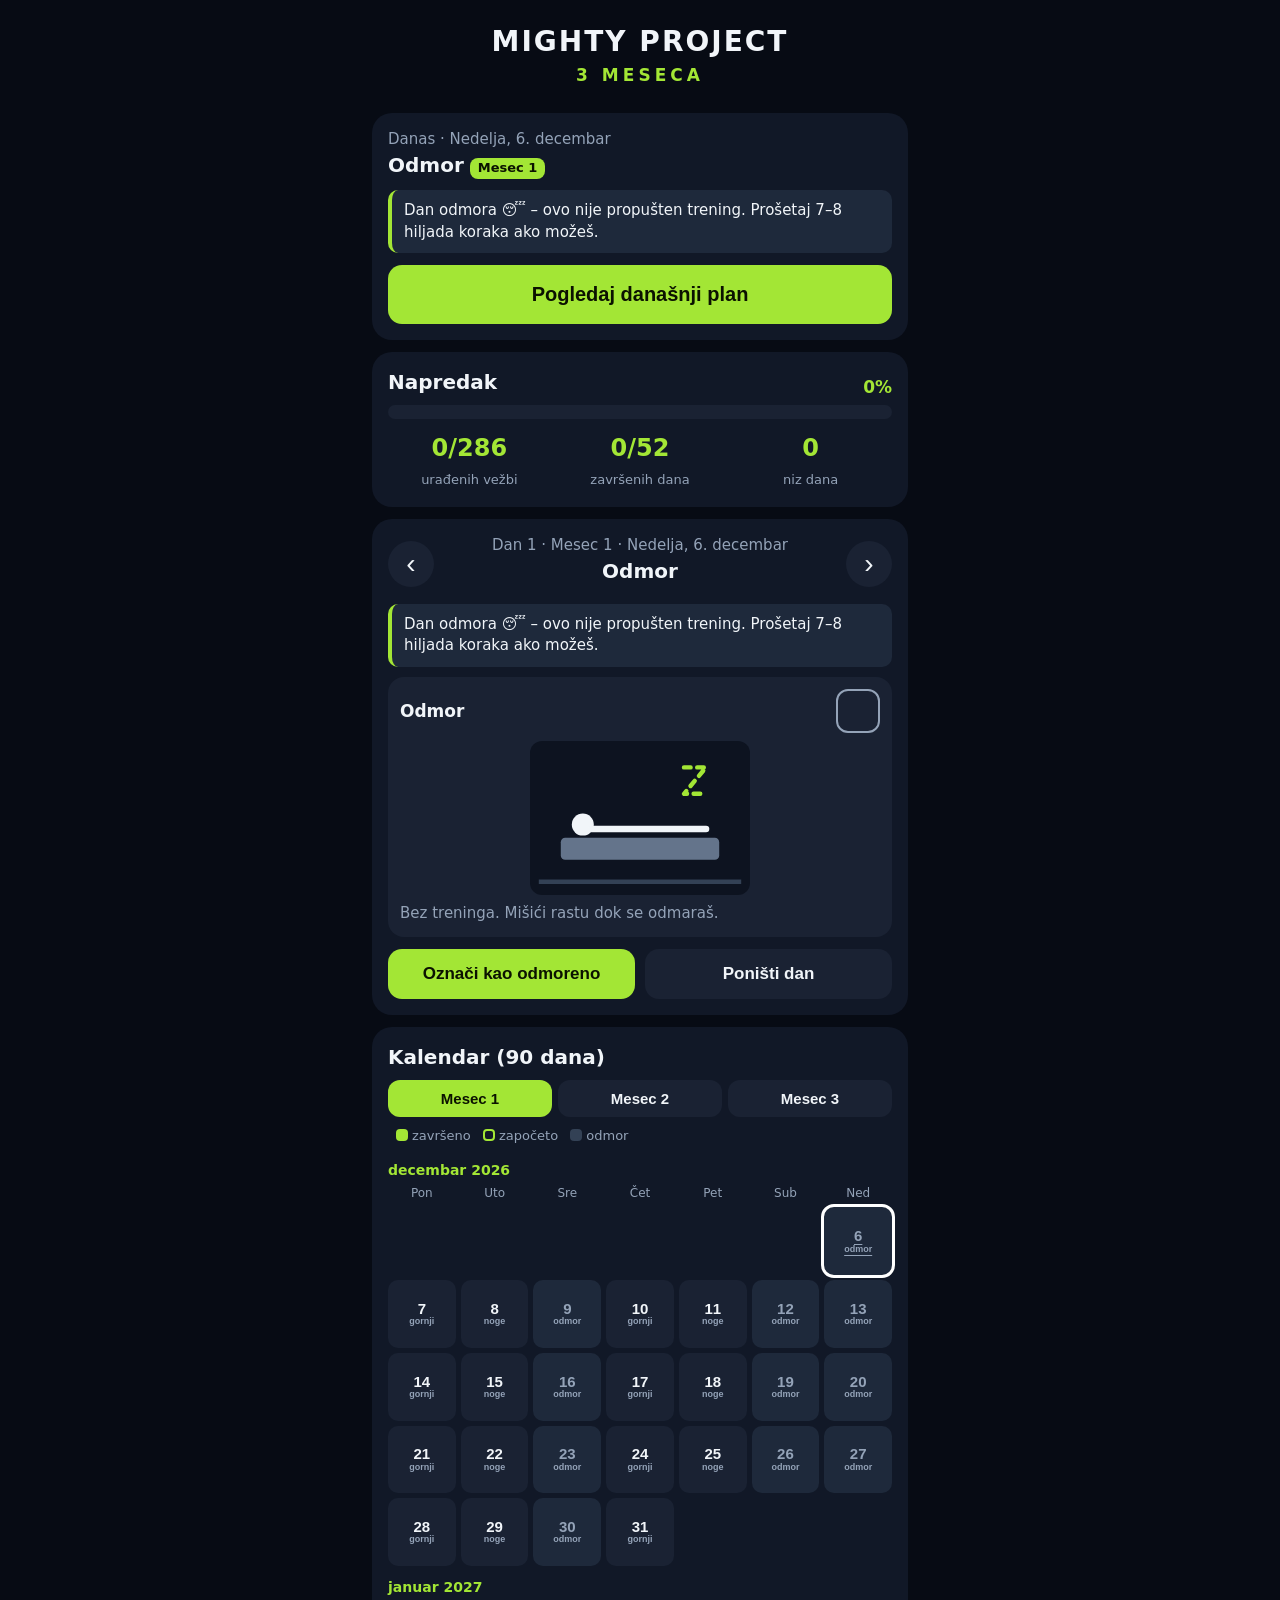
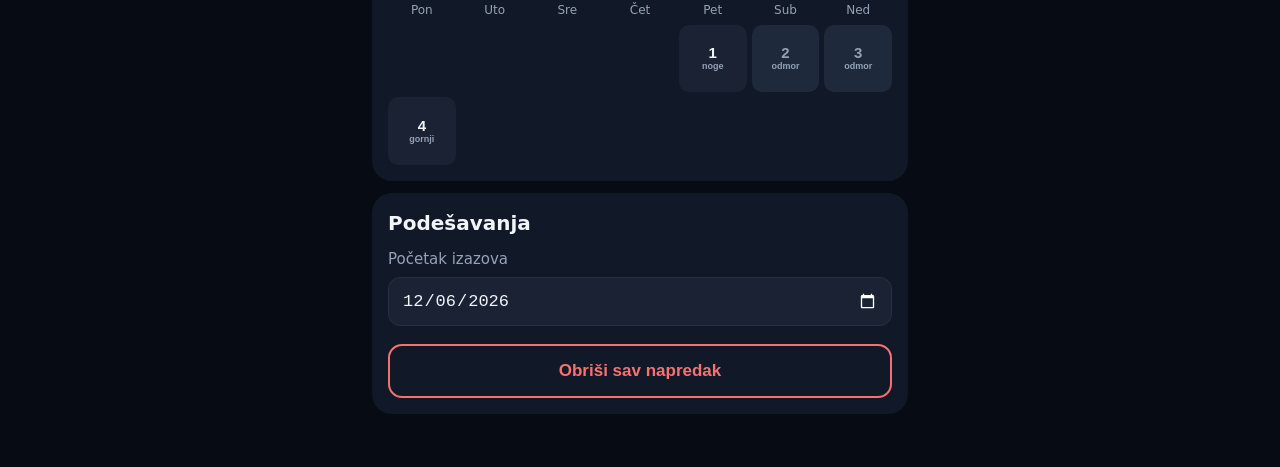
==== mighty-3-meseca.html @ d79e279d "Dodaj Mighty 3 kao jedan samostalni HTML fajl Co-Authored-By: Claude Opus 5.5 <noreply@anthropic.com" ====
<!DOCTYPE html>
<html lang="sr">
<head>
<meta charset="UTF-8">
<meta name="viewport" content="width=device-width, initial-scale=1, viewport-fit=cover">
<meta name="theme-color" content="#070b14">
<title>Mighty Project — 3 meseca</title>
<link rel="icon" href="[data-uri]">
<style>
:root{--bg:#070b14;--card:#111827;--card2:#1a2233;--line:#263045;--txt:#f1f5f9;--mut:#94a3b8;--lime:#a3e635;--red:#f87171}
*{box-sizing:border-box;-webkit-tap-highlight-color:transparent}
body{margin:0;background:var(--bg);color:var(--txt);font:17px/1.45 system-ui,-apple-system,"Segoe UI",Roboto,sans-serif}
header{text-align:center;padding:22px 16px 6px}
h1{margin:0;font-size:28px;letter-spacing:2px;font-weight:900}
.sub{color:var(--lime);font-weight:800;letter-spacing:4px}
h2{margin:0 0 8px;font-size:20px}
main{max-width:560px;margin:0 auto;padding:8px 12px 40px}
.card{background:var(--card);border-radius:20px;padding:16px;margin:12px 0}
.row{display:flex;align-items:center}.between{justify-content:space-between}.gap{gap:10px;margin-top:12px}
.center{text-align:center;flex:1;min-width:0}
.muted{color:var(--mut);font-size:15px}.lime{color:var(--lime)}
.btn{display:block;width:100%;border:0;border-radius:14px;padding:15px;font-size:17px;font-weight:800;background:var(--lime);color:#0b1200;cursor:pointer}
.btn.ghost{background:var(--card2);color:var(--txt)}
.btn.danger{background:transparent;color:var(--red);border:2px solid var(--red);margin-top:14px}
.btn.big{font-size:20px;padding:18px;margin-top:12px}
.btn:active{transform:scale(.98)}
.nav{width:46px;height:46px;border-radius:50%;border:0;background:var(--card2);color:var(--txt);font-size:28px;flex:none}
.bar{height:14px;background:var(--card2);border-radius:9px;overflow:hidden}
#barFill{height:100%;width:0;background:var(--lime);transition:width .3s}
.stats{display:grid;grid-template-columns:repeat(3,1fr);gap:8px;margin-top:12px;text-align:center}
.stats b{display:block;font-size:24px;color:var(--lime)}.stats span{font-size:13px;color:var(--mut)}
.ex{background:var(--card2);border-radius:16px;padding:12px;margin-top:10px}
.ex.ok{outline:2px solid var(--lime)}
.exHead{display:flex;gap:10px;align-items:center}
.exHead .nm{flex:1;min-width:0;font-weight:700}
.exHead .nm small{display:block;color:var(--mut);font-weight:400}
.chk{width:44px;height:44px;flex:none;border-radius:12px;border:2px solid var(--mut);background:transparent;color:#0b1200;font-size:26px;font-weight:900}
.chk.on{background:var(--lime);border-color:var(--lime)}
.ex svg{width:100%;max-width:220px;height:auto;display:block;margin:8px auto;background:#0d1320;border-radius:12px}
.tip{color:var(--mut);font-size:15px;margin:4px 0 0}
.sets{display:flex;flex-wrap:wrap;gap:8px;margin-top:10px}
.set{min-width:44px;height:40px;border-radius:10px;border:2px solid var(--line);background:transparent;color:var(--txt);font-weight:700;padding:0 10px}
.set.on{background:var(--lime);border-color:var(--lime);color:#0b1200}
.tag{display:inline-block;font-size:12px;background:#334155;color:var(--txt);border-radius:6px;padding:1px 7px;margin-left:4px;vertical-align:middle}
.timer{margin-top:10px;text-align:center}
.timer .t{font-size:44px;font-weight:900;font-variant-numeric:tabular-nums}
.timer .row{gap:8px}.timer .btn{padding:12px;font-size:16px}
.note{background:#1e293b;border-left:4px solid var(--lime);border-radius:10px;padding:10px 12px;margin-top:10px;font-size:15px}
.legend{font-size:13px;color:var(--mut);margin-bottom:8px}
.lg{display:inline-block;width:12px;height:12px;border-radius:4px;margin:0 4px 0 8px;vertical-align:-1px}
.lg.done{background:var(--lime)}.lg.part{border:2px solid var(--lime)}.lg.rest{background:#334155}
.cal{display:grid;grid-template-columns:repeat(7,1fr);gap:5px}
.cal .wd{text-align:center;font-size:12px;color:var(--mut)}
.cal .mon{grid-column:1/-1;font-weight:800;color:var(--lime);margin-top:6px;font-size:14px}
.d{aspect-ratio:1;border:0;border-radius:10px;background:var(--card2);color:var(--txt);font-weight:700;font-size:15px;padding:0;display:flex;flex-direction:column;align-items:center;justify-content:center;line-height:1.1}
.d small{font-size:9px;color:var(--mut);font-weight:600}
.d.rest{background:#1e293b;color:var(--mut)}
.d.part{box-shadow:inset 0 0 0 2px var(--lime)}
.d.done{background:var(--lime);color:#0b1200}.d.done small{color:#0b1200}
.d.today{text-decoration:underline;text-underline-offset:3px}
.d.sel{outline:3px solid #fff}
input[type=date]{width:100%;margin:6px 0 4px;padding:13px;border-radius:12px;border:1px solid var(--line);background:var(--card2);color:var(--txt);font-size:17px;color-scheme:dark}
@media (max-width:360px){body{font-size:16px}h1{font-size:24px}.card{padding:12px}.d{font-size:13px}.d small{display:none}.timer .t{font-size:38px}}
.tabs{display:flex;gap:6px;margin-bottom:10px}.tabs button{flex:1;padding:10px 4px;border-radius:12px;border:0;background:var(--card2);color:var(--txt);font-weight:700;font-size:15px}.tabs button.on{background:var(--lime);color:#0b1200}
.lvl{display:inline-block;background:var(--lime);color:#0b1200;border-radius:8px;padding:1px 8px;font-size:13px;font-weight:800;margin-left:6px}
.reps{display:flex;flex-wrap:wrap;align-items:center;gap:8px 14px;margin-top:10px;font-size:15px}.reps .muted{flex-basis:100%}
.reps input{width:70px;margin-left:6px;padding:8px;border-radius:10px;border:1px solid var(--line);background:#0d1320;color:var(--txt);font-size:17px;text-align:center}
</style>
</head>
<body>
<header>
  <h1>MIGHTY PROJECT</h1>
  <div class="sub" id="subTitle">3 MESECA</div>
</header>

<main>
  <section class="card" id="today"></section>

  <section class="card">
    <div class="row between"><h2 id="progTitle">Napredak</h2><strong id="pct" class="lime">0%</strong></div>
    <div class="bar"><div id="barFill"></div></div>
    <div class="stats">
      <div><b id="stEx">0</b><span>urađenih vežbi</span></div>
      <div><b id="stDays">0</b><span>završenih dana</span></div>
      <div><b id="stStreak">0</b><span>niz dana</span></div>
    </div>
  </section>

  <section class="card" id="daySec">
    <div class="row between">
      <button class="nav" id="prevDay" aria-label="Prethodni dan">‹</button>
      <div class="center"><div id="dayDate" class="muted"></div><h2 id="dayTitle"></h2></div>
      <button class="nav" id="nextDay" aria-label="Sledeći dan">›</button>
    </div>
    <div id="dayNote"></div>
    <div id="exList"></div>
    <div class="row gap">
      <button class="btn" id="markDay">Označi dan završenim</button>
      <button class="btn ghost" id="resetDay">Poništi dan</button>
    </div>
  </section>

  <section class="card">
    <h2>Kalendar (90 dana)</h2>
    <div class="tabs" id="tabs"></div>
    <div class="legend"><span class="lg done"></span>završeno <span class="lg part"></span>započeto <span class="lg rest"></span>odmor</div>
    <div class="cal" id="cal"></div>
  </section>

  <section class="card">
    <h2>Podešavanja</h2>
    <label class="muted" for="startDate">Početak izazova</label>
    <input type="date" id="startDate">
    <button class="btn danger" id="resetAll">Obriši sav napredak</button>
  </section>
</main>

<script>
// ===== Crteži vežbi (jednostavne figure) =====
// h=glava, l=linija tela, g=zelena strelica/pomeranje, r=pravougaonik (bučica/stolica/džak), f=pod
const PICS = {
  zgib: 'l10 6 90 6|h50 22|l42 6 50 30 58 6|l50 27 50 50|l50 50 46 66|l50 50 54 66|g72 50 72 24|g68 30 72 24 76 30',
  chin: 'l10 6 90 6|h50 22|l46 6 46 18 50 30|l54 6 54 18 50 30|l50 27 50 50|l50 50 46 66|l50 50 54 66|g72 50 72 24|g68 30 72 24 76 30',
  veslanje: 'f|h22 36|l28 38 60 32|l60 32 56 64|l60 32 66 64|l32 40 34 54|r28 54 12 7|g46 58 46 42|g42 47 46 42 50 47',
  ranac: 'f|h22 36|l28 38 60 32|l60 32 56 64|l60 32 66 64|l32 40 36 50|r30 50 14 10|g50 60 50 44|g46 49 50 44 54 49',
  superman: 'f|h24 46|l32 52 70 54|l32 52 10 42|l70 54 92 44|g50 40 50 28|g46 33 50 28 54 33',
  sklek: 'f|h18 37|l30 58 30 41|l23 40 82 54|l82 54 86 60|g12 52 12 30|g9 35 12 30 15 35',
  decline: 'f|r76 38 18 4|l92 42 92 64|h16 46|l28 64 28 50|l22 49 82 37|g10 58 10 40',
  sirokisk: 'f|h50 30|l50 36 50 50|l30 62 34 40 66 40 70 62|g14 48 26 48|g86 48 74 48',
  fly: 'f|h16 54|l21 58 70 58|l70 58 80 50 88 60|l30 58 20 40|l30 58 44 40|r15 34 9 7|r40 34 9 7|g26 26 38 26',
  visenje: 'l10 6 90 6|h50 22|l42 6 50 30 58 6|l50 27 50 46|l50 46 64 44 64 58|g78 58 78 36|g74 42 78 36 82 42',
  bicikl: 'f|h22 44|l26 48 50 58|l50 58 62 46 74 52|l50 58 64 58 82 54|l28 48 36 40|g42 30 56 30',
  plank: 'f|h16 39|l20 41 82 50|l26 43 26 58 36 58|l82 50 86 58|g40 30 70 34',
  dzak: 'f|l80 2 80 10|r72 10 16 40|h30 18|l30 23 32 44|l30 27 50 26 70 26|l30 28 22 36 30 40|l32 44 24 62|l32 44 42 62|g56 20 64 20',
  cucanj: 'f|h42 22|l42 27 54 42|l54 42 38 46 40 62|l44 30 26 32|r50 26 10 14|g80 26 80 50|g76 44 80 50 84 44',
  bugarski: 'f|r72 42 20 4|l88 46 88 64|l50 44 36 48 34 64|l50 44 62 58 74 42|l50 44 48 21|h48 15|l48 26 44 40|g20 30 20 52|g16 46 20 52 24 46',
  rdl: 'f|h10 33|l40 40 16 36|l40 40 40 64|l40 40 76 32|l18 37 20 52|r15 52 10 6|g60 50 60 36',
  skok: 'f|h50 8|l50 13 50 34|l40 2 50 18 60 2|l50 34 44 46|l50 34 56 46|g34 54 34 40|g30 45 34 40 38 45|g66 54 66 40|g62 45 66 40 70 45',
  zid: 'f|l84 2 84 64|h78 15|l78 21 78 44|l78 44 56 44 56 64|l78 26 64 32',
  prsti: 'f|h50 10|l50 15 50 40|l50 18 42 34|l50 18 58 34|r38 34 8 6|l50 40 47 56 49 60|l50 40 53 56 55 60|g72 50 72 24|g68 30 72 24 76 30',
  pike: 'f|h31 47|l28 60 33 52 55 22|l55 22 80 60|g20 40 26 50',
  potisak: 'f|h50 14|l50 19 50 42|l50 22 38 18 38 6|l50 22 62 18 62 6|r34 0 8 6|r58 0 8 6|l50 42 44 62|l50 42 56 62|g80 30 80 8|g76 14 80 8 84 14',
  lateral: 'f|h50 12|l50 17 50 42|l26 22 50 22 74 22|r20 18 8 8|r72 18 8 8|l50 42 44 62|l50 42 56 62|g18 40 18 26|g82 40 82 26',
  biceps: 'f|h50 12|l50 17 50 42|l56 21 58 36 62 24|l44 21 42 36 38 24|r58 18 8 8|r34 18 8 8|l50 42 44 62|l50 42 56 62',
  cekic: 'f|h50 12|l50 17 50 42|l56 21 58 36 60 22|l44 21 42 36 40 22|r57 14 6 10|r37 14 6 10|l50 42 44 62|l50 42 56 62',
  dijamant: 'f|h18 37|l28 58 30 41|l23 40 82 54|l82 54 86 60|l30 58 36 58 30 54|g12 52 12 30',
  triceps: 'f|h50 14|l50 19 50 42|l46 21 44 6 54 12|l54 21 56 6|r50 6 8 8|l50 42 44 62|l50 42 56 62|g70 30 70 8',
  pulover: 'f|h20 54|l25 58 70 58|l70 58 80 50 88 60|l30 58 12 50|r3 46 9 7|g18 40 30 34',
  reverse: 'f|h22 36|l28 38 60 32|l60 32 56 64|l60 32 66 64|l32 40 22 50|l32 40 44 50|r16 50 8 6|r42 50 8 6|g12 44 12 30|g52 44 52 30',
  srug: 'f|h50 12|l50 17 50 42|l44 20 42 40|l56 20 58 40|r38 40 8 6|r54 40 8 6|l50 42 44 62|l50 42 56 62|g70 26 70 12|g66 16 70 12 74 16',
  vis: 'l10 6 90 6|h50 22|l42 6 50 30 58 6|l50 27 50 50|l50 50 46 66|l50 50 54 66',
  floor: 'f|h16 54|l21 58 70 58|l70 58 80 50 88 60|l30 58 30 36|r26 30 9 7|g42 46 42 30|g38 35 42 30 46 35',
  propadanja: 'f|r8 38 18 4|r74 38 18 4|l10 42 10 64|l90 42 90 64|h50 20|l50 25 50 46|l50 28 30 30 24 38|l50 28 70 30 76 38|l50 46 44 62|l50 46 58 60',
  sideplank: 'f|h20 26|l24 30 80 56|l26 32 26 58|l30 32 30 8|g50 20 50 30',
  stepup: 'f|r56 44 30 4|l84 48 84 64|l58 48 58 64|h50 10|l50 15 50 34|l50 34 62 36 64 44|l50 34 44 50 42 64|g30 56 30 36',
  rdl2: 'f|h14 30|l44 34 20 34|l44 34 46 64|l44 34 52 64|l22 36 24 52|r19 52 10 6|g70 50 70 30',
  cucanj1: 'f|r64 40 22 4|l84 44 84 64|h42 22|l42 27 56 42|l56 42 40 46 42 62|l56 42 30 44|l44 30 26 32',
  koncentr: 'f|r46 42 30 4|h52 14|l52 19 58 40|l58 40 50 42 50 62|l54 24 44 36 42 26|r38 20 8 6|l58 40 70 42 70 62',
  napred: 'f|h50 12|l50 17 50 42|l50 22 76 22|r76 18 8 8|l50 22 44 38|l50 42 44 62|l50 42 56 62|g86 44 86 26',
  kickback: 'f|h22 36|l28 38 60 32|l60 32 56 64|l60 32 66 64|l32 40 44 40 60 38|r60 35 8 6|g50 50 66 48',
  nordijski: 'f|r2 52 24 8|l40 62 16 60|l40 62 66 36|h70 30|l64 40 78 50|g84 40 88 54',
  odmor: 'f|r14 44 72 10|h24 38|l28 40 80 40|g70 12 80 12 70 24 80 24'
};
function pic(key) {
  const p = (PICS[key] || '').split('|').map(s => {
    const k = s[0], n = s.slice(1).trim();
    if (k === 'f') return '<line x1="4" y1="64" x2="96" y2="64" stroke="#334155" stroke-width="2"/>';
    if (k === 'h') { const [x, y] = n.split(' '); return `<circle cx="${x}" cy="${y}" r="5" fill="#f1f5f9"/>`; }
    if (k === 'r') { const [x, y, w, h] = n.split(' '); return `<rect x="${x}" y="${y}" width="${w}" height="${h}" rx="2" fill="#64748b"/>`; }
    const pts = n.match(/-?\d+ -?\d+/g).join(' ');
    return `<polyline points="${pts}" fill="none" stroke="${k === 'g' ? '#a3e635' : '#f1f5f9'}" stroke-width="${k === 'g' ? 2 : 3}" stroke-linecap="round" stroke-linejoin="round"${k === 'g' ? ' stroke-dasharray="3 3"' : ''}/>`;
  }).join('');
  return `<svg viewBox="0 0 100 70" aria-hidden="true">${p}</svg>`;
}

// ===== Plan za rast: gornji/donji deo 4× nedeljno, supersetovi, 3 serije (poslednja do otkaza) + džak 2× 15 min =====
// l = oznaka (A1/A2 = superset), n = naziv za mesec 1/2/3, c = cilj ponavljanja, nf = NE do otkaza
const ex = (l, n, p, c, t, nf) => ({ l, n, p, c, t, nf, sets: 3 });
const DZAK = {
  l: 'Džak', n: ['Boks džak', 'Boks džak', 'Boks džak'], p: 'dzak', min: 15, sets: 1,
  tm: [
    '5 rundi po 3 minuta, kratka pauza između. Gard gore, brada dole, kretanje oko džaka, kombinacije 1-2, 1-2-3.',
    '5 rundi po 3 minuta. U poslednjih 30 sekundi svake runde maksimalan tempo. Dodaj krošee i aperkate u telo.',
    '15 minuta bez stajanja – 30 s eksplozivno, 30 s lakše (kretanje i džeb). Diši pri svakom udarcu.'
  ]
};
const SP = ', 3 s spuštanje';
const RANAC = ' Kad pređeš gornji broj u sve 3 serije, stavi ranac sa težinom.';
const REST = { title: 'Odmor', rest: 1, note: 'Dan odmora 😴 – ovo nije propušten trening. Prošetaj 7–8 hiljada koraka ako možeš.', ex: [{ l: '', n: ['Odmor', 'Odmor', 'Odmor'], p: 'odmor', sets: 1, t: 'Bez treninga. Mišići rastu dok se odmaraš.' }] };
const PLAN = {
  1: { title: 'Gornji deo A', ex: [
    ex('A1', ['Zgibovi', 'Zgibovi sa pauzom 1 s gore', 'Zgibovi sa rancem'], 'zgib', '6–10', 'Hvat malo širi od ramena, povuci grudi ka šipki, spuštaj se do pune ekstenzije.' + RANAC),
    ex('A2', ['Sklekovi sa nogama na stolici', 'Sklekovi sa nogama na stolici' + SP, 'Sklekovi sa nogama na stolici i rancem'], 'decline', '8–15', 'Stopala na stolici, šake na podu, telo pravo. Radi gornji deo grudi i ramena.' + RANAC),
    ex('B1', ['Veslanje sa dve bučice u pretklonu', 'Veslanje sa dve bučice, 1 s pauza gore', 'Veslanje sa dve bučice, pauza gore' + SP], 'veslanje', '12–20', 'Pretklon oko 45°, leđa ravna, kolena blago savijena. Povuci obe bučice ka stomaku i stisni lopatice.'),
    ex('B2', ['Pike sklekovi', 'Pike sklekovi sa nogama na stolici', 'Pike sklekovi sa nogama na stolici' + SP], 'pike', '6–12', 'Kukovi visoko (obrnuto V), spuštaj glavu ka podu ispred šaka pa se odgurni. Radi ramena.'),
    ex('C', ['Lateralno podizanje bučica', 'Lateralno podizanje' + SP, 'Lateralno podizanje + delimična ponavljanja na kraju'], 'lateral', '15–25', 'Blago savijeni laktovi, podiži u stranu do visine ramena, bez zamaha.')
  ] },
  2: { title: 'Donji deo A + džak', ex: [
    ex('A1', ['Bugarski čučanj sa bučicama', 'Bugarski čučanj sa bučicama' + SP, 'Bugarski čučanj sa bučicama i rancem'], 'bugarski', '8–15 po nozi', 'Zadnja noga na stolici. Spuštaj se pravo dole dok prednja butina ne bude paralelna sa podom. Jedna serija = obe noge.'),
    ex('A2', ['Podizanje kolena u visu', 'Podizanje ispruženih nogu u visu', 'Podizanje ispruženih nogu do šipke'], 'visenje', '8–15', 'Vis na šipci, bez ljuljanja. Podigni noge polako i polako ih spusti.'),
    ex('B1', ['Nordijski pregib (samo spuštanje)', 'Nordijski pregib, sporije spuštanje', 'Nordijski pregib (dole i nazad gore)'], 'nordijski', '4–8', 'Kleči, zakači pete ispod kauča. Telo pravo, spuštaj se napred što sporije, dočekaj se rukama. Jača zadnju ložu.'),
    ex('B2', ['Podizanje na prste jedne noge', 'Podizanje na prste jedne noge sa bučicom', 'Podizanje na prste jedne noge sa bučicom, 2 s gore'], 'prsti', '15–20 po nozi', 'Podigni se što više, zadrži gore, polako spusti. Drži se za zid zbog ravnoteže.'),
    ex('C', ['Skokovi iz čučnja', 'Skokovi iz čučnja sa pauzom dole', 'Skokovi iz dubokog čučnja'], 'skok', '6', 'Eksplozivno gore, meko doskoči sa savijenim kolenima. NE DO OTKAZA – svaki skok maksimalno brz.', 1),
    DZAK
  ] },
  3: REST,
  4: { title: 'Gornji deo B', ex: [
    ex('A1', ['Zgibovi obrnutim hvatom', 'Zgibovi obrnutim hvatom' + SP, 'Zgibovi obrnutim hvatom sa rancem'], 'chin', '6–10', 'Dlanovi ka tebi, u širini ramena. Povuci bradu iznad šipke – radi leđa i biceps.' + RANAC),
    ex('A2', ['Propadanja između dve stolice', 'Propadanja' + SP, 'Propadanja sa nogama na trećoj stolici'], 'propadanja', '8–15', 'Stabilne stolice! Spuštaj se dok laktovi ne budu pod 90°, telo blago napred – radi grudi i triceps.'),
    ex('B1', ['Široki zgibovi', 'Široki zgibovi sa pauzom gore', 'Široki zgibovi, 4 s spuštanje'], 'zgib', '5–10', 'Hvat dosta širi od ramena, vodi laktovima nadole – širi leđa.'),
    ex('B2', ['Dijamant sklekovi', 'Dijamant sklekovi' + SP, 'Dijamant sklekovi sa rancem'], 'dijamant', '8–15', 'Šake spojene ispod grudi (romb), laktovi uz telo – radi triceps i grudi.'),
    ex('C', ['Pregib za biceps', 'Pregib za biceps' + SP, 'Pregib za biceps, 1 s pauza gore' + SP], 'biceps', '12–20', 'Laktovi uz telo, bez ljuljanja, spuštaj polako do kraja.')
  ] },
  5: { title: 'Donji deo B + džak', ex: [
    ex('A1', ['Čučanj sa rancem', 'Goblet čučanj sa rancem na leđima', 'Čučanj 1½ sa rancem (dole – pola gore – dole – gore)'], 'cucanj', '15–25', 'Stopala u širini ramena, kukovi unazad, kolena prate prste, pete na podu.' + RANAC),
    ex('A2', ['Bočni plank', 'Bočni plank sa podizanjem gornje noge', 'Bočni plank sa spuštanjem i podizanjem kuka'], 'sideplank', '30–60 s po strani', 'Lakat ispod ramena, telo u pravoj liniji. Jedna serija = obe strane.'),
    ex('B1', ['Penjanje na stolicu sa bučicama', 'Penjanje na stolicu sa bučicama, polako dole', 'Penjanje na stolicu sa bučicama i rancem'], 'stepup', '10–15 po nozi', 'Cela stopa na stolici, gurni se gore preko pete, ne odbijaj se zadnjom nogom.'),
    ex('B2', ['Sedanje na stolicu na jednoj nozi', 'Sedanje na stolicu na jednoj nozi' + SP, 'Sedanje na stolicu na jednoj nozi sa bučicom'], 'cucanj1', '6–12 po nozi', 'Stani ispred stolice na jednoj nozi, polako sedni i ustani bez pomoći druge noge.'),
    ex('C', ['Podizanje na prste obe noge sa rancem', 'Podizanje na prste sa rancem, 2 s gore', 'Podizanje na prste jedne noge sa rancem'], 'prsti', '15–25', 'Podigni se što više, zadrži gore, polako spusti.'),
    DZAK
  ] },
  6: REST,
  0: REST
};
const DAY_NOTE = 'Zagrevanje 2–3 min. Vežbe sa istim slovom rade se u paru (superset): A1 pa odmah A2, odmor 60–90 s, ponovi 3 puta. Prve dve serije završi sa 1–2 ponavljanja u rezervi, treću idi do otkaza. Upiši koliko si uradio – sledeće nedelje pokušaj više.';
const DANI = ['Nedelja', 'Ponedeljak', 'Utorak', 'Sreda', 'Četvrtak', 'Petak', 'Subota'];
const MESECI = ['januar', 'februar', 'mart', 'april', 'maj', 'jun', 'jul', 'avgust', 'septembar', 'oktobar', 'novembar', 'decembar'];
const NDAYS = 90;

// ===== Datumi =====
const pad = n => String(n).padStart(2, '0');
const key = d => `${d.getFullYear()}-${pad(d.getMonth() + 1)}-${pad(d.getDate())}`;
const parse = k => { const [y, m, d] = k.split('-').map(Number); return new Date(y, m - 1, d); };
const addDays = (k, n) => { const d = parse(k); return key(new Date(d.getFullYear(), d.getMonth(), d.getDate() + n)); };
const todayKey = () => key(new Date());
const nice = k => { const d = parse(k); return `${DANI[d.getDay()]}, ${d.getDate()}. ${MESECI[d.getMonth()]}`; };
const planOf = k => {
  const P = PLAN[parse(k).getDay()];
  if (!P.v) return P;
  // Isti dan u nedelji smenjuje trening A i B
  return { title: P.title, ex: P.v[Math.floor(Math.max(0, days().indexOf(k)) / 7) % 2], ab: Math.floor(Math.max(0, days().indexOf(k)) / 7) % 2 };
};

// ===== Stanje (localStorage) =====
const LS = 'mighty-3meseca-v4';
let S;
try { S = JSON.parse(localStorage.getItem(LS)); } catch (e) { S = null; }
if (!S || !S.start) { let old = null; try { old = JSON.parse(localStorage.getItem('mighty-3meseca-v3')) || JSON.parse(localStorage.getItem('mighty-3meseca-v2')) || JSON.parse(localStorage.getItem('mighty-3meseca')); } catch (e) {} S = { start: (old && old.start) || todayKey(), d: {} }; }
S.r = S.r || {}; // upisana ponavljanja: S.r[datum][vežba] = [serija1, serija2]
const repsOf = (k, i) => { const a = (S.r[k] || {})[i]; return Array.from({ length: exOf(k, i).sets }, (_, j) => Array.isArray(a) ? a[j] || '' : ''); };
const save = () => { try { localStorage.setItem(LS, JSON.stringify(S)); } catch (e) {} };
save();

const days = () => Array.from({ length: NDAYS }, (_, i) => addDays(S.start, i));
const last = () => addDays(S.start, NDAYS - 1);
const inRange = k => k >= S.start && k <= last();
const monthOf = k => Math.min(2, Math.floor(Math.max(0, days().indexOf(k)) / 30)); // 0, 1, 2
const exOf = (k, i) => { const e = planOf(k).ex[i], m = monthOf(k); return Object.assign({}, e, { name: e.n[m], tip: e.tm ? e.tm[m] : e.t }); };
const setsOf = (k, i) => {
  const a = (S.d[k] && S.d[k][i]) || [];
  return Array.from({ length: exOf(k, i).sets }, (_, j) => !!a[j]);
};
const exDone = (k, i) => setsOf(k, i).every(Boolean);
const dayDone = k => planOf(k).ex.every((_, i) => exDone(k, i));
const dayAny = k => planOf(k).ex.some((_, i) => setsOf(k, i).some(Boolean));
function setSets(k, i, arr) { (S.d[k] = S.d[k] || {})[i] = arr; save(); render(); }

let sel = inRange(todayKey()) ? todayKey() : S.start;
let tab = monthOf(sel);

// ===== Tajmer za džak =====
const T = { total: 0, left: 0, end: 0, run: false, k: null, i: null, iv: null };
const fmt = s => `${pad(Math.floor(s / 60))}:${pad(s % 60)}`;
function timerFor(k, i, min) {
  if (T.k !== k || T.i !== i) { if (T.run) return; Object.assign(T, { k, i, total: min * 60, left: min * 60 }); }
}
function tick() {
  if (!T.run) return;
  T.left = Math.max(0, Math.round((T.end - Date.now()) / 1000));
  if (T.left === 0) {
    T.run = false; clearInterval(T.iv);
    if (navigator.vibrate) navigator.vibrate([400, 200, 400, 200, 400]);
    beep();
    setSets(T.k, T.i, [true]);
    return;
  }
  const el = document.getElementById('tVal'); if (el) el.textContent = fmt(T.left);
}
function beep() {
  try { const c = new (window.AudioContext || window.webkitAudioContext)(), o = c.createOscillator(); o.connect(c.destination); o.frequency.value = 880; o.start(); o.stop(c.currentTime + 1); } catch (e) {}
}
function tStart() { if (T.run || T.left === 0) return; T.run = true; T.end = Date.now() + T.left * 1000; T.iv = setInterval(tick, 250); render(); }
function tPause() { if (!T.run) return; tick(); T.run = false; clearInterval(T.iv); render(); }
function tReset() { T.run = false; clearInterval(T.iv); T.left = T.total; render(); }

// ===== Statistika =====
function stats() {
  let exTot = 0, exOk = 0, dOk = 0, dTot = 0;
  const all = days();
  all.forEach(k => {
    const p = planOf(k); if (p.rest) return;
    dTot++;
    p.ex.forEach((_, i) => { exTot++; if (exDone(k, i)) exOk++; });
    if (dayDone(k)) dOk++;
  });
  // Niz: uzastopni završeni trening-dani unazad; subota (odmor) se preskače,
  // a današnji nezavršeni trening ne prekida niz.
  let streak = 0, k = todayKey() > last() ? last() : todayKey();
  if (!planOf(k).rest && !dayDone(k)) k = addDays(k, -1);
  while (k >= S.start) {
    if (!planOf(k).rest) { if (dayDone(k)) streak++; else break; }
    k = addDays(k, -1);
  }
  return { exOk, exTot, dOk, dTot, streak, pct: exTot ? Math.round(exOk / exTot * 100) : 0 };
}

// ===== Prikaz =====
const $ = id => document.getElementById(id);
function render() {
  const tk = todayKey(), tp = planOf(tk);
  let h = `<div class="muted">Danas · ${nice(tk)}</div>`;
  if (tk < S.start) h += `<h2>Program počinje ${nice(S.start)}</h2><p class="muted">Plan je spreman – vidimo se tada.</p>`;
  else if (tk > last()) h += `<h2>Program je završen 🏆</h2><p class="muted">Bravo! Izaberi novi datum početka u podešavanjima za novi krug.</p>`;
  else {
    h += `<h2>${tp.title}<span class="lvl">Mesec ${monthOf(tk) + 1}</span>${dayDone(tk) ? ' ✅' : ''}</h2>`;
    h += tp.rest ? `<div class="note">${tp.note}</div>` : `<div class="muted">${tp.ex.length > 1 ? (tp.ex.some(e => e.min) ? '~35 min (sa džakom)' : '~30 min') : '15 minuta'} · Dan ${days().indexOf(tk) + 1} od ${NDAYS}</div>`;
    h += `<button class="btn big" id="go">${tp.rest ? 'Pogledaj današnji plan' : 'Započni trening'}</button>`;
  }
  $('today').innerHTML = h;
  const go = $('go'); if (go) go.onclick = () => { sel = tk; tab = monthOf(tk); render(); $('daySec').scrollIntoView({ behavior: 'smooth' }); };

  const st = stats();
  $('pct').textContent = st.pct + '%'; $('barFill').style.width = st.pct + '%';
  $('stEx').textContent = `${st.exOk}/${st.exTot}`; $('stDays').textContent = `${st.dOk}/${st.dTot}`; $('stStreak').textContent = st.streak;

  // Izabrani dan
  const p = planOf(sel), idx = days().indexOf(sel), m = monthOf(sel);
  $('dayDate').textContent = `Dan ${idx + 1} · Mesec ${m + 1} · ${nice(sel)}`;
  $('dayTitle').textContent = p.title + (dayDone(sel) ? ' ✅' : '');
  $('dayNote').innerHTML = p.rest ? `<div class="note">${p.note}</div>` : p.ex.length > 1 ? `<div class="note">${DAY_NOTE}</div>` : '';
  $('prevDay').disabled = idx <= 0; $('nextDay').disabled = idx >= NDAYS - 1;
  $('exList').innerHTML = p.ex.map((_, i) => {
    const e = exOf(sel, i), s = setsOf(sel, i), ok = s.every(Boolean);
    const sub = p.rest ? '' : e.min ? `${e.min} minuta` : e.nf ? `3 serije · ${e.c} (ne do otkaza)` : `3 serije · cilj ${e.c} · zadnja do otkaza`;
    let body = `<div class="exHead"><div class="nm">${e.l ? '<span class="lvl">' + e.l + '</span> ' : ''}${e.name}<small>${sub}</small></div><button class="chk ${ok ? 'on' : ''}" data-ex="${i}" aria-label="Označi vežbu">${ok ? '✓' : ''}</button></div>${pic(e.p)}<p class="tip">${e.tip}</p>`;
    if (e.sets > 1 && !p.rest) {
      const cur = repsOf(sel, i), prev = repsOf(addDays(sel, -7), i);
      body += `<div class="reps">${cur.map((v, j) => `<label>${j + 1}. serija<input type="number" inputmode="numeric" min="0" max="999" placeholder="${prev[j] || '–'}" data-rep="${i}" data-rs="${j}" value="${v || ''}"></label>`).join('')}<span class="muted">${prev.some(Boolean) ? 'Prošli put: <b class="lime">' + prev.map(v => v || '–').join(' / ') + '</b>' : 'Prvi put – upiši koliko si uradio'}</span></div>`;
    }
    if (e.sets > 1) body += `<div class="sets">${s.map((v, j) => `<button class="set ${v ? 'on' : ''}" data-ex="${i}" data-set="${j}">Serija ${j + 1}</button>`).join('')}</div>`;
    if (e.min) {
      timerFor(sel, i, e.min);
      body += T.k === sel && T.i === i
        ? `<div class="timer"><div class="t" id="tVal">${fmt(T.left)}</div><div class="row"><button class="btn" data-t="start">${T.left < T.total && !T.run ? 'Nastavi' : 'Start'}</button><button class="btn ghost" data-t="pause">Pauza</button><button class="btn ghost" data-t="reset">Reset</button></div></div>`
        : `<div class="timer muted">Tajmer je zauzet drugim danom – resetuj ga tamo.</div>`;
    }
    return `<div class="ex ${ok ? 'ok' : ''}">${body}</div>`;
  }).join('');
  $('markDay').textContent = p.rest ? 'Označi kao odmoreno' : 'Označi dan završenim';

  // Kartice meseci
  $('tabs').innerHTML = [0, 1, 2].map(t => `<button class="${t === tab ? 'on' : ''}" data-tab="${t}">Mesec ${t + 1}</button>`).join('');

  // Kalendar izabranog meseca (30 dana)
  const block = days().slice(tab * 30, tab * 30 + 30);
  let c = '', lastMonth = -1;
  block.forEach(k => {
    const d = parse(k);
    if (d.getMonth() !== lastMonth) {
      lastMonth = d.getMonth();
      c += `<div class="mon">${MESECI[lastMonth]} ${d.getFullYear()}</div>` + ['Pon', 'Uto', 'Sre', 'Čet', 'Pet', 'Sub', 'Ned'].map(w => `<div class="wd">${w}</div>`).join('');
      c += '<div></div>'.repeat((d.getDay() + 6) % 7);
    }
    const pl = planOf(k);
    const short = { 'Gornji deo A': 'gornji', 'Gornji deo B': 'gornji', 'Donji deo A + džak': 'noge', 'Donji deo B + džak': 'noge', 'Odmor': 'odmor' }[pl.title];
    const cls = ['d', pl.rest ? 'rest' : '', dayDone(k) && !pl.rest ? 'done' : (dayAny(k) ? 'part' : ''), k === tk ? 'today' : '', k === sel ? 'sel' : ''].join(' ');
    c += `<button class="${cls}" data-day="${k}">${d.getDate()}<small>${short}</small></button>`;
  });
  $('cal').innerHTML = c;
  $('startDate').value = S.start;
}

// ===== Događaji =====
document.addEventListener('click', ev => {
  const b = ev.target.closest('button'); if (!b) return;
  if (b.dataset.tab) { tab = +b.dataset.tab; render(); return; }
  if (b.dataset.day) { sel = b.dataset.day; render(); $('daySec').scrollIntoView({ behavior: 'smooth' }); return; }
  if (b.dataset.t) { ({ start: tStart, pause: tPause, reset: tReset })[b.dataset.t](); return; }
  if (b.dataset.ex !== undefined) {
    const i = +b.dataset.ex, s = setsOf(sel, i);
    if (b.dataset.set !== undefined) { s[+b.dataset.set] = !s[+b.dataset.set]; setSets(sel, i, s); }
    else { const all = s.every(Boolean); setSets(sel, i, s.map(() => !all)); }
  }
});
const go = n => { const i = days().indexOf(sel) + n; if (i >= 0 && i < NDAYS) { sel = days()[i]; tab = monthOf(sel); render(); } };
$('prevDay').onclick = () => go(-1);
$('nextDay').onclick = () => go(1);
$('markDay').onclick = () => { S.d[sel] = {}; planOf(sel).ex.forEach((_, i) => S.d[sel][i] = Array(exOf(sel, i).sets).fill(true)); save(); render(); };
$('resetDay').onclick = () => { delete S.d[sel]; delete S.r[sel]; save(); render(); };
$('startDate').onchange = e => {
  if (!e.target.value) return;
  if (Object.keys(S.d).length && !confirm('Promena datuma početka pomera kalendar. Napredak po datumima ostaje sačuvan. Nastaviti?')) { render(); return; }
  S.start = e.target.value; save(); sel = inRange(todayKey()) ? todayKey() : S.start; tab = monthOf(sel); tReset(); render();
};
$('resetAll').onclick = () => {
  if (!confirm('Da li sigurno želiš da obrišeš SAV napredak? Ovo se ne može vratiti.')) return;
  S.d = {}; S.r = {}; save(); tReset(); render();
};
document.addEventListener('change', ev => {
  const t = ev.target; if (!t.dataset || t.dataset.rep === undefined) return;
  const i = +t.dataset.rep, j = +t.dataset.rs, v = t.value.trim();
  const r = repsOf(sel, i); r[j] = v;
  (S.r[sel] = S.r[sel] || {})[i] = r;
  const s = setsOf(sel, i); if (v) s[j] = true; // upisan broj = serija urađena
  setSets(sel, i, s);
});
document.addEventListener('visibilitychange', () => { if (!document.hidden) { tick(); render(); } });

render();

</script>
</body>
</html>
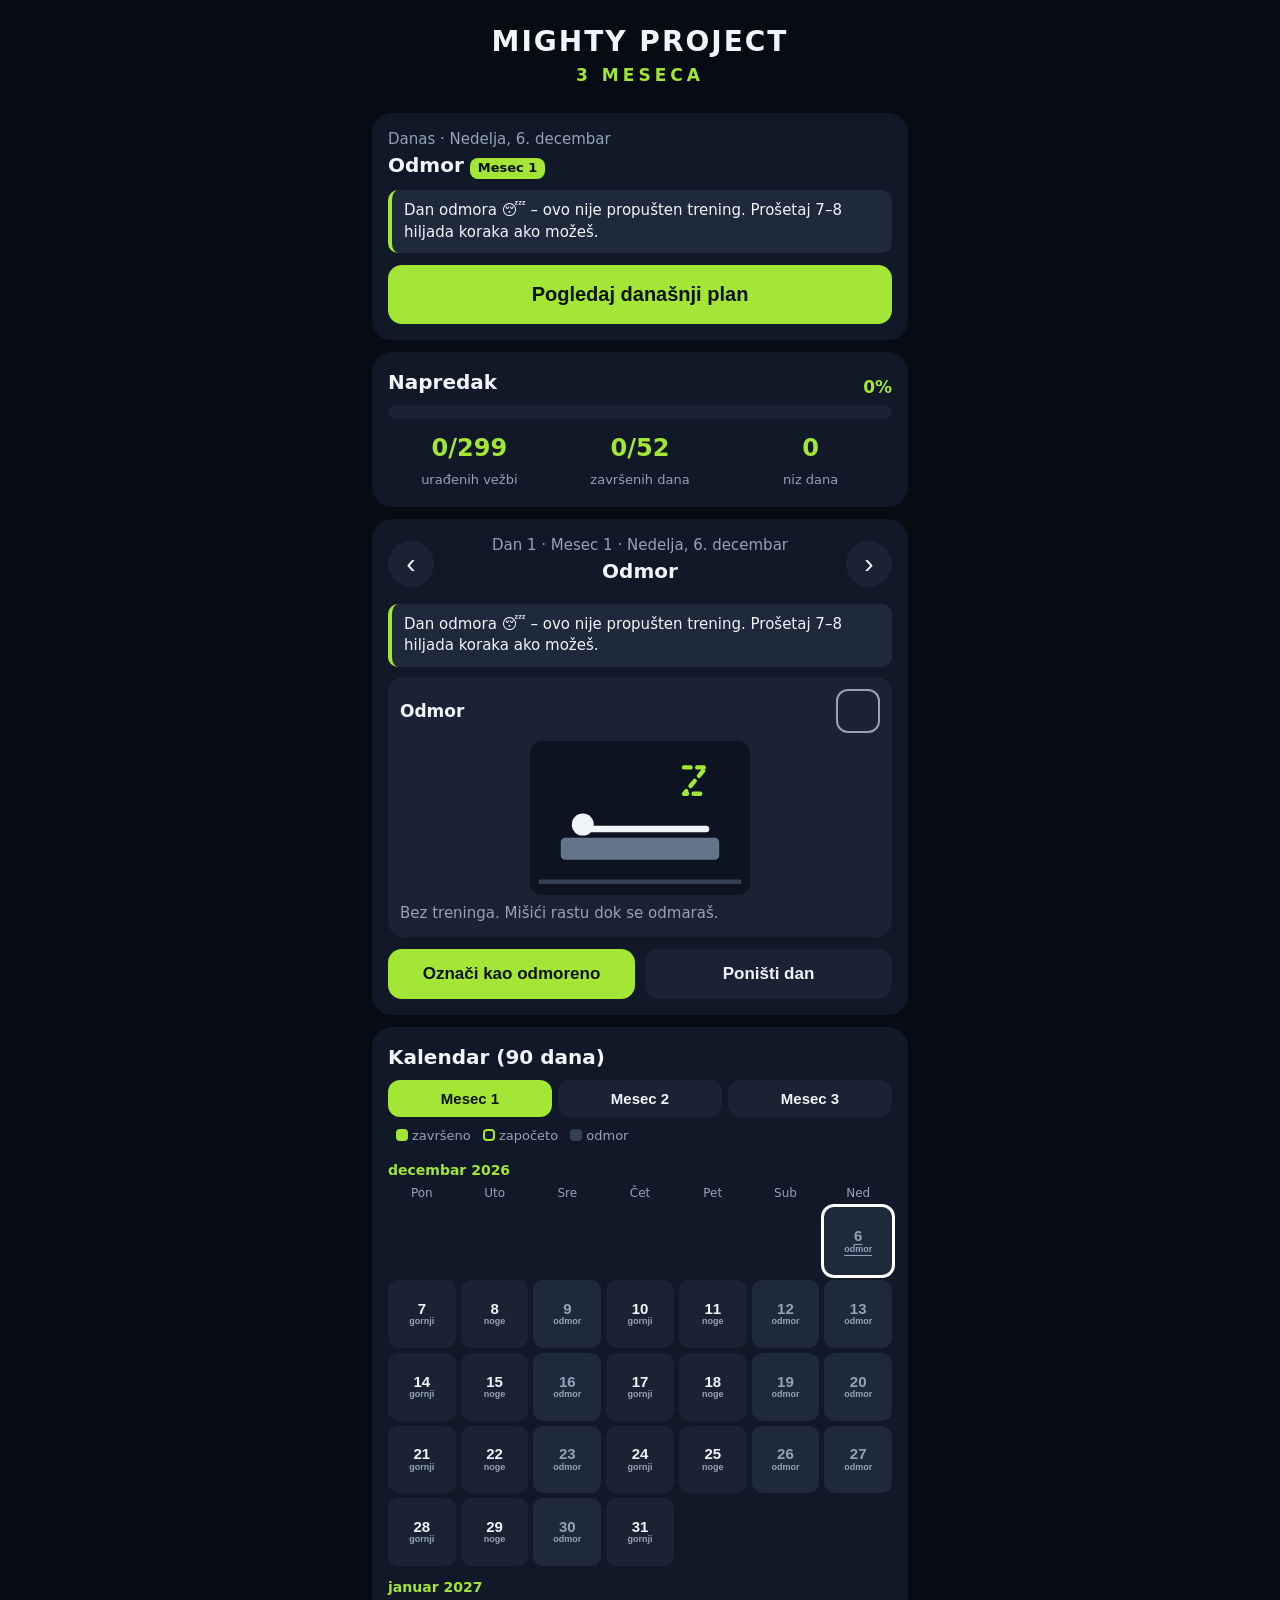
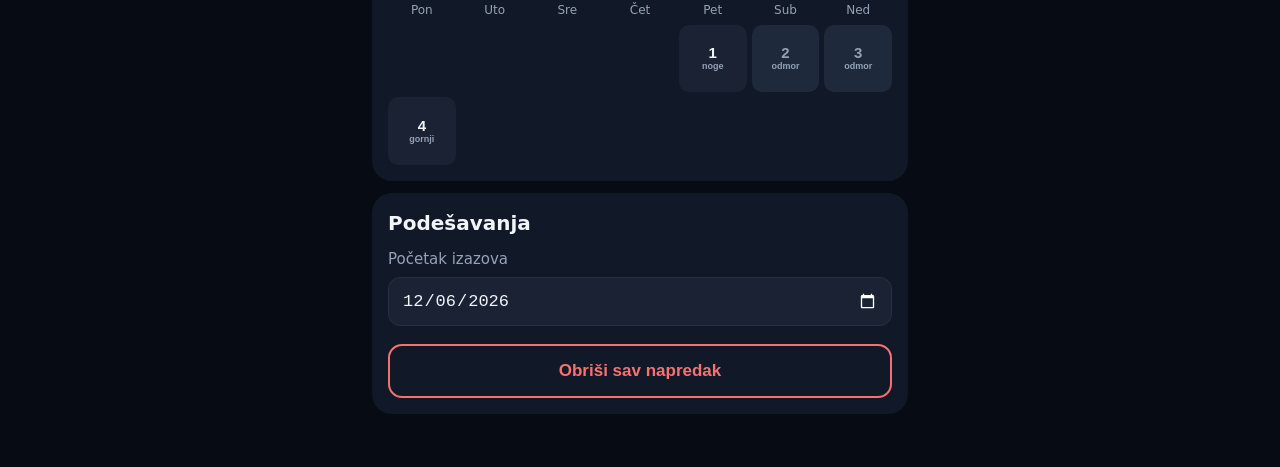
==== commit 30ed58ea: "Mighty 3: propadanja na jednoj stolici, triceps pregib ležeći, pregib nogu sa peškirom, obrnuto razv" ====
--- a/mighty-3-meseca.html
+++ b/mighty-3-meseca.html
@@ -158,6 +158,9 @@
   koncentr: 'f|r46 42 30 4|h52 14|l52 19 58 40|l58 40 50 42 50 62|l54 24 44 36 42 26|r38 20 8 6|l58 40 70 42 70 62',
   napred: 'f|h50 12|l50 17 50 42|l50 22 76 22|r76 18 8 8|l50 22 44 38|l50 42 44 62|l50 42 56 62|g86 44 86 26',
   kickback: 'f|h22 36|l28 38 60 32|l60 32 56 64|l60 32 66 64|l32 40 44 40 60 38|r60 35 8 6|g50 50 66 48',
+  dipstolica: 'f|r6 38 20 4|l8 42 8 64|l24 42 24 64|h36 14|l36 19 36 40|l36 22 24 32 22 38|l36 40 56 42 62 64|g48 24 48 40',
+  francuski: 'f|h16 54|l21 58 70 58|l70 58 80 50 88 60|l30 58 30 38 20 40|r12 37 9 7|g24 28 34 28',
+  peskir: 'f|h14 56|l20 58 34 58 52 44|l52 44 66 56 72 60|r66 60 14 4|g90 56 76 56',
   nordijski: 'f|r2 52 24 8|l40 62 16 60|l40 62 66 36|h70 30|l64 40 78 50|g84 40 88 54',
   odmor: 'f|r14 44 72 10|h24 38|l28 40 80 40|g70 12 80 12 70 24 80 24'
 };
@@ -175,7 +178,7 @@
 
 // ===== Plan za rast: gornji/donji deo 4× nedeljno, supersetovi, 3 serije (poslednja do otkaza) + džak 2× 15 min =====
 // l = oznaka (A1/A2 = superset), n = naziv za mesec 1/2/3, c = cilj ponavljanja, nf = NE do otkaza
-const ex = (l, n, p, c, t, nf) => ({ l, n, p, c, t, nf, sets: 3 });
+const ex = (l, n, p, c, t, nf) => ({ l, n, p, c, t, nf, sets: 2 });
 const DZAK = {
   l: 'Džak', n: ['Boks džak', 'Boks džak', 'Boks džak'], p: 'dzak', min: 15, sets: 1,
   tm: [
@@ -185,20 +188,20 @@
   ]
 };
 const SP = ', 3 s spuštanje';
-const RANAC = ' Kad pređeš gornji broj u sve 3 serije, stavi ranac sa težinom.';
+const RANAC = ' Kad pređeš gornji broj u obe serije, stavi ranac sa težinom.';
 const REST = { title: 'Odmor', rest: 1, note: 'Dan odmora 😴 – ovo nije propušten trening. Prošetaj 7–8 hiljada koraka ako možeš.', ex: [{ l: '', n: ['Odmor', 'Odmor', 'Odmor'], p: 'odmor', sets: 1, t: 'Bez treninga. Mišići rastu dok se odmaraš.' }] };
 const PLAN = {
   1: { title: 'Gornji deo A', ex: [
     ex('A1', ['Zgibovi', 'Zgibovi sa pauzom 1 s gore', 'Zgibovi sa rancem'], 'zgib', '6–10', 'Hvat malo širi od ramena, povuci grudi ka šipki, spuštaj se do pune ekstenzije.' + RANAC),
     ex('A2', ['Sklekovi sa nogama na stolici', 'Sklekovi sa nogama na stolici' + SP, 'Sklekovi sa nogama na stolici i rancem'], 'decline', '8–15', 'Stopala na stolici, šake na podu, telo pravo. Radi gornji deo grudi i ramena.' + RANAC),
-    ex('B1', ['Veslanje sa dve bučice u pretklonu', 'Veslanje sa dve bučice, 1 s pauza gore', 'Veslanje sa dve bučice, pauza gore' + SP], 'veslanje', '12–20', 'Pretklon oko 45°, leđa ravna, kolena blago savijena. Povuci obe bučice ka stomaku i stisni lopatice.'),
+    ex('B1', ['Obrnuto razvlačenje u pretklonu', 'Obrnuto razvlačenje, 1 s pauza gore', 'Obrnuto razvlačenje' + SP], 'reverse', '15–25', 'Pretklon skoro do paralele sa podom, leđa ravna, ruke blago savijene. Podiži bučice u stranu i stisni lopatice – zadnja ramena i gornja leđa. Lake bučice su ovde taman.'),
     ex('B2', ['Pike sklekovi', 'Pike sklekovi sa nogama na stolici', 'Pike sklekovi sa nogama na stolici' + SP], 'pike', '6–12', 'Kukovi visoko (obrnuto V), spuštaj glavu ka podu ispred šaka pa se odgurni. Radi ramena.'),
     ex('C', ['Lateralno podizanje bučica', 'Lateralno podizanje' + SP, 'Lateralno podizanje + delimična ponavljanja na kraju'], 'lateral', '15–25', 'Blago savijeni laktovi, podiži u stranu do visine ramena, bez zamaha.')
   ] },
   2: { title: 'Donji deo A + džak', ex: [
     ex('A1', ['Bugarski čučanj sa bučicama', 'Bugarski čučanj sa bučicama' + SP, 'Bugarski čučanj sa bučicama i rancem'], 'bugarski', '8–15 po nozi', 'Zadnja noga na stolici. Spuštaj se pravo dole dok prednja butina ne bude paralelna sa podom. Jedna serija = obe noge.'),
     ex('A2', ['Podizanje kolena u visu', 'Podizanje ispruženih nogu u visu', 'Podizanje ispruženih nogu do šipke'], 'visenje', '8–15', 'Vis na šipci, bez ljuljanja. Podigni noge polako i polako ih spusti.'),
-    ex('B1', ['Nordijski pregib (samo spuštanje)', 'Nordijski pregib, sporije spuštanje', 'Nordijski pregib (dole i nazad gore)'], 'nordijski', '4–8', 'Kleči, zakači pete ispod kauča. Telo pravo, spuštaj se napred što sporije, dočekaj se rukama. Jača zadnju ložu.'),
+    ex('B1', ['Pregib nogu sa peškirom', 'Pregib nogu sa peškirom, polako nazad (3 s)', 'Pregib nogu sa peškirom na jednoj nozi'], 'peskir', '8–15', 'Lezi na leđa na glatkom podu (pločice, laminat), pete na peškiru. Podigni kukove, privuci pete ka zadnjici pa ih polako ispruži – kukovi sve vreme gore. Radi zadnju ložu.'),
     ex('B2', ['Podizanje na prste jedne noge', 'Podizanje na prste jedne noge sa bučicom', 'Podizanje na prste jedne noge sa bučicom, 2 s gore'], 'prsti', '15–20 po nozi', 'Podigni se što više, zadrži gore, polako spusti. Drži se za zid zbog ravnoteže.'),
     ex('C', ['Skokovi iz čučnja', 'Skokovi iz čučnja sa pauzom dole', 'Skokovi iz dubokog čučnja'], 'skok', '6', 'Eksplozivno gore, meko doskoči sa savijenim kolenima. NE DO OTKAZA – svaki skok maksimalno brz.', 1),
     DZAK
@@ -206,10 +209,11 @@
   3: REST,
   4: { title: 'Gornji deo B', ex: [
     ex('A1', ['Zgibovi obrnutim hvatom', 'Zgibovi obrnutim hvatom' + SP, 'Zgibovi obrnutim hvatom sa rancem'], 'chin', '6–10', 'Dlanovi ka tebi, u širini ramena. Povuci bradu iznad šipke – radi leđa i biceps.' + RANAC),
-    ex('A2', ['Propadanja između dve stolice', 'Propadanja' + SP, 'Propadanja sa nogama na trećoj stolici'], 'propadanja', '8–15', 'Stabilne stolice! Spuštaj se dok laktovi ne budu pod 90°, telo blago napred – radi grudi i triceps.'),
+    ex('A2', ['Propadanja na stolici, kolena savijena', 'Propadanja na stolici, ispružene noge', 'Propadanja na stolici, noge na drugoj stolici'], 'dipstolica', '10–20', 'Leđima ka stolici, šake na ivici stolice, prsti napred. Spuštaj se dok laktovi ne budu pod 90°, laktovi idu unazad, ne u stranu. Radi triceps.'),
     ex('B1', ['Široki zgibovi', 'Široki zgibovi sa pauzom gore', 'Široki zgibovi, 4 s spuštanje'], 'zgib', '5–10', 'Hvat dosta širi od ramena, vodi laktovima nadole – širi leđa.'),
-    ex('B2', ['Dijamant sklekovi', 'Dijamant sklekovi' + SP, 'Dijamant sklekovi sa rancem'], 'dijamant', '8–15', 'Šake spojene ispod grudi (romb), laktovi uz telo – radi triceps i grudi.'),
-    ex('C', ['Pregib za biceps', 'Pregib za biceps' + SP, 'Pregib za biceps, 1 s pauza gore' + SP], 'biceps', '12–20', 'Laktovi uz telo, bez ljuljanja, spuštaj polako do kraja.')
+    ex('B2', ['Široki sklekovi', 'Široki sklekovi' + SP, 'Streličarski (arčer) sklekovi'], 'sirokisk', '8–20', 'Šake šire od ramena, spuštaj se dok grudi skoro ne dodirnu pod. Kod arčer sklekova telo ide ka jednoj ruci, druga je ispružena u stranu.'),
+    ex('C1', ['Pregib za biceps', 'Pregib za biceps' + SP, 'Pregib za biceps, 1 s pauza gore' + SP], 'biceps', '12–20', 'Laktovi uz telo, bez ljuljanja, spuštaj polako do kraja.'),
+    ex('C2', ['Triceps pregib ležeći (francuski potisak)', 'Triceps pregib ležeći' + SP, 'Triceps pregib ležeći, 1 s pauza dole' + SP], 'francuski', '12–20', 'Lezi na leđa, bučice iznad grudi. Savij samo laktove i spusti bučice pored glave, pa ispruži ruke. Nadlaktice se ne pomeraju.')
   ] },
   5: { title: 'Donji deo B + džak', ex: [
     ex('A1', ['Čučanj sa rancem', 'Goblet čučanj sa rancem na leđima', 'Čučanj 1½ sa rancem (dole – pola gore – dole – gore)'], 'cucanj', '15–25', 'Stopala u širini ramena, kukovi unazad, kolena prate prste, pete na podu.' + RANAC),
@@ -222,7 +226,7 @@
   6: REST,
   0: REST
 };
-const DAY_NOTE = 'Zagrevanje 2–3 min. Vežbe sa istim slovom rade se u paru (superset): A1 pa odmah A2, odmor 60–90 s, ponovi 3 puta. Prve dve serije završi sa 1–2 ponavljanja u rezervi, treću idi do otkaza. Upiši koliko si uradio – sledeće nedelje pokušaj više.';
+const DAY_NOTE = 'Zagrevanje 2–3 min. Vežbe sa istim slovom rade se u paru (superset): A1 pa odmah A2 (isto B1+B2, C1+C2), odmor 60–90 s, ponovi još jednom. Prvu seriju završi sa 1–2 ponavljanja u rezervi, drugu idi do otkaza. Upiši koliko si uradio – sledeće nedelje pokušaj više.';
 const DANI = ['Nedelja', 'Ponedeljak', 'Utorak', 'Sreda', 'Četvrtak', 'Petak', 'Subota'];
 const MESECI = ['januar', 'februar', 'mart', 'april', 'maj', 'jun', 'jul', 'avgust', 'septembar', 'oktobar', 'novembar', 'decembar'];
 const NDAYS = 90;
@@ -323,7 +327,7 @@
   else if (tk > last()) h += `<h2>Program je završen 🏆</h2><p class="muted">Bravo! Izaberi novi datum početka u podešavanjima za novi krug.</p>`;
   else {
     h += `<h2>${tp.title}<span class="lvl">Mesec ${monthOf(tk) + 1}</span>${dayDone(tk) ? ' ✅' : ''}</h2>`;
-    h += tp.rest ? `<div class="note">${tp.note}</div>` : `<div class="muted">${tp.ex.length > 1 ? (tp.ex.some(e => e.min) ? '~35 min (sa džakom)' : '~30 min') : '15 minuta'} · Dan ${days().indexOf(tk) + 1} od ${NDAYS}</div>`;
+    h += tp.rest ? `<div class="note">${tp.note}</div>` : `<div class="muted">${tp.ex.length > 1 ? (tp.ex.some(e => e.min) ? '~30 min (sa džakom)' : '~20 min') : '15 minuta'} · Dan ${days().indexOf(tk) + 1} od ${NDAYS}</div>`;
     h += `<button class="btn big" id="go">${tp.rest ? 'Pogledaj današnji plan' : 'Započni trening'}</button>`;
   }
   $('today').innerHTML = h;
@@ -341,7 +345,7 @@
   $('prevDay').disabled = idx <= 0; $('nextDay').disabled = idx >= NDAYS - 1;
   $('exList').innerHTML = p.ex.map((_, i) => {
     const e = exOf(sel, i), s = setsOf(sel, i), ok = s.every(Boolean);
-    const sub = p.rest ? '' : e.min ? `${e.min} minuta` : e.nf ? `3 serije · ${e.c} (ne do otkaza)` : `3 serije · cilj ${e.c} · zadnja do otkaza`;
+    const sub = p.rest ? '' : e.min ? `${e.min} minuta` : e.nf ? `2 serije · ${e.c} (ne do otkaza)` : `2 serije · cilj ${e.c} · 2. do otkaza`;
     let body = `<div class="exHead"><div class="nm">${e.l ? '<span class="lvl">' + e.l + '</span> ' : ''}${e.name}<small>${sub}</small></div><button class="chk ${ok ? 'on' : ''}" data-ex="${i}" aria-label="Označi vežbu">${ok ? '✓' : ''}</button></div>${pic(e.p)}<p class="tip">${e.tip}</p>`;
     if (e.sets > 1 && !p.rest) {
       const cur = repsOf(sel, i), prev = repsOf(addDays(sel, -7), i);
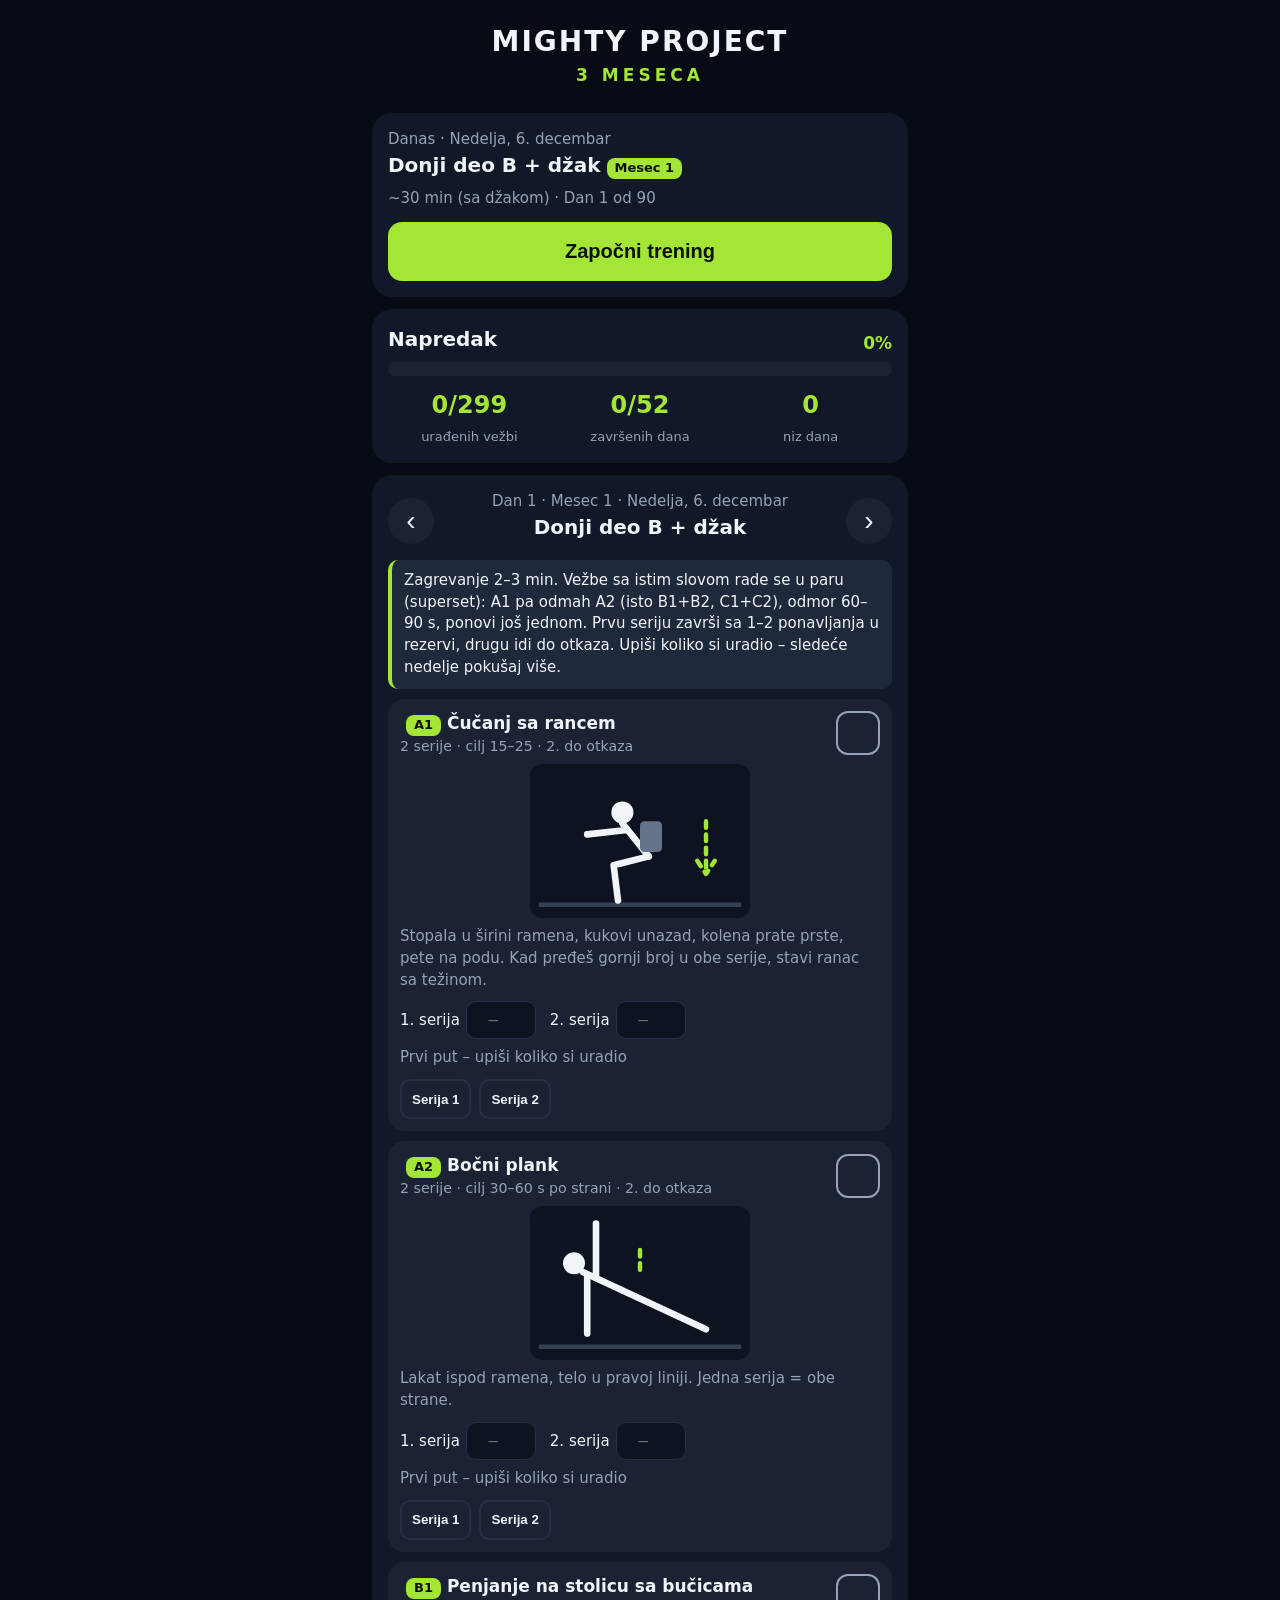
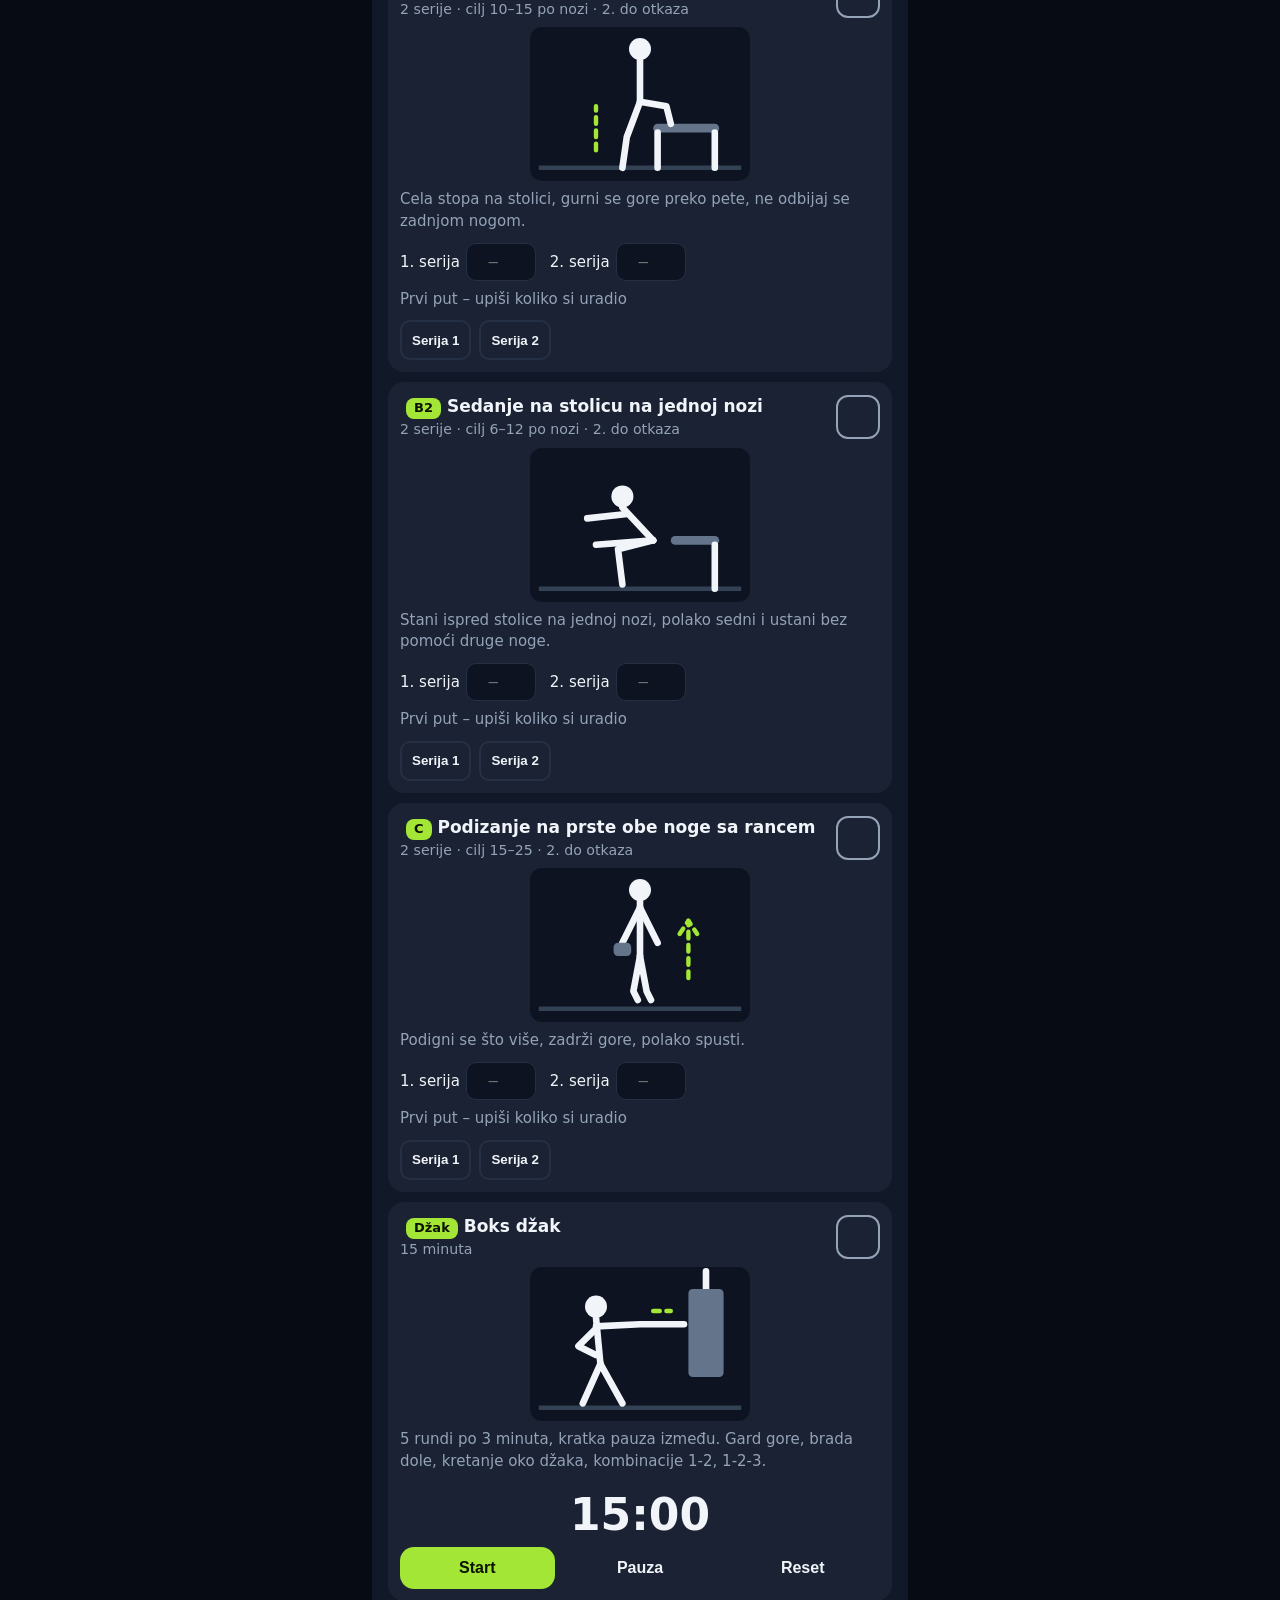
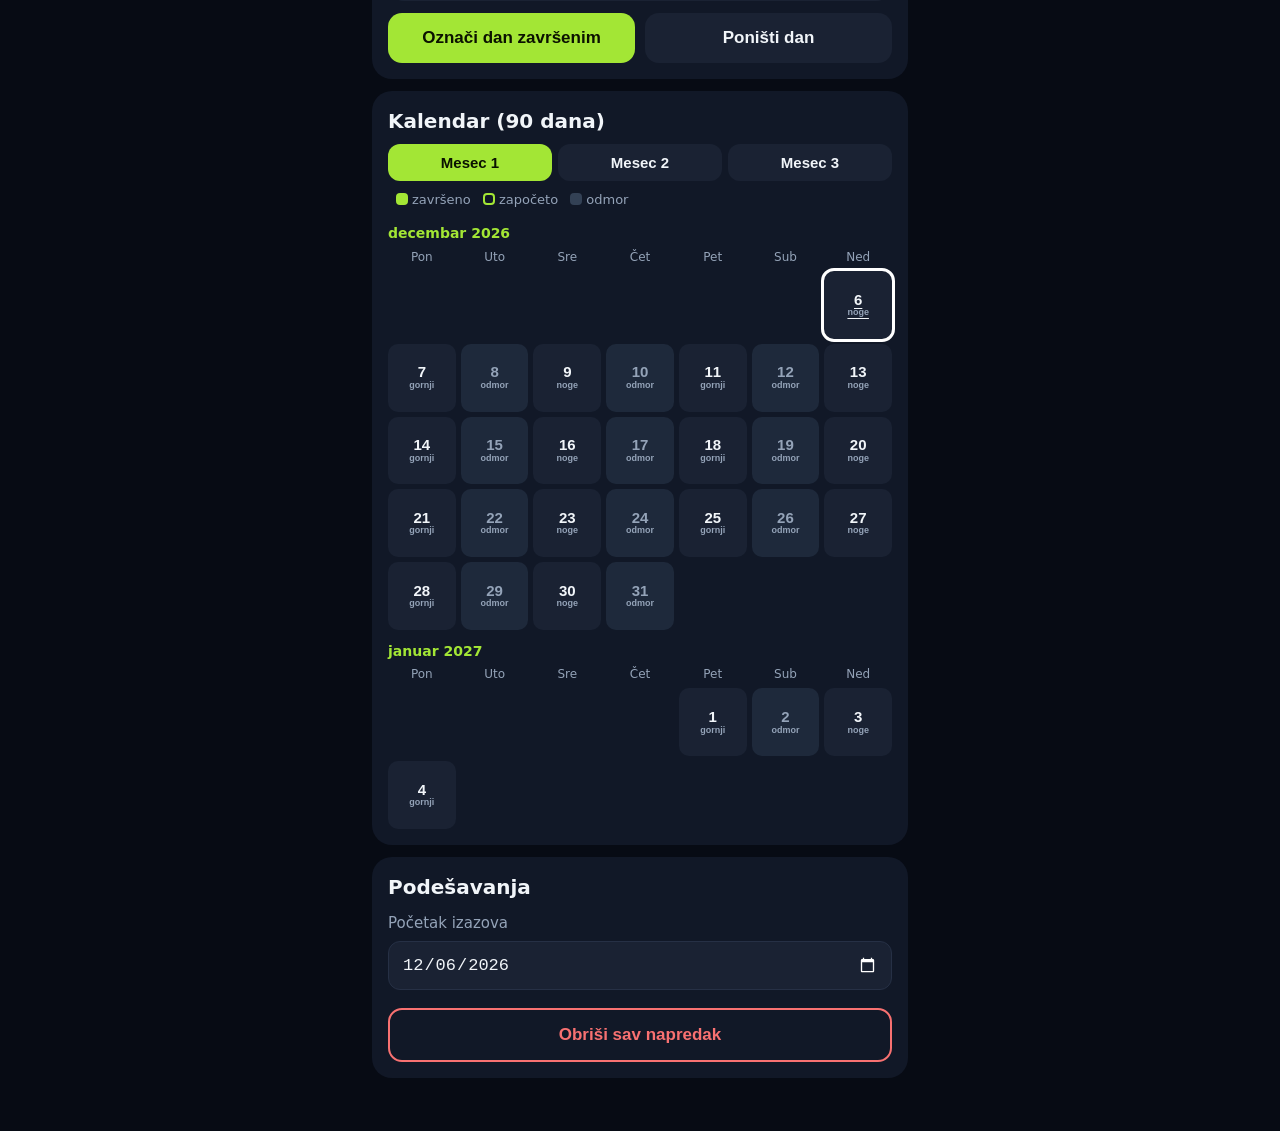
==== commit a1a2ab72: "Mighty 3: treninzi ponedeljak, sreda, petak, nedelja Co-Authored-By: Claude Opus 5.5 <noreply@anthro" ====
--- a/mighty-3-meseca.html
+++ b/mighty-3-meseca.html
@@ -189,7 +189,7 @@
 };
 const SP = ', 3 s spuštanje';
 const RANAC = ' Kad pređeš gornji broj u obe serije, stavi ranac sa težinom.';
-const REST = { title: 'Odmor', rest: 1, note: 'Dan odmora 😴 – ovo nije propušten trening. Prošetaj 7–8 hiljada koraka ako možeš.', ex: [{ l: '', n: ['Odmor', 'Odmor', 'Odmor'], p: 'odmor', sets: 1, t: 'Bez treninga. Mišići rastu dok se odmaraš.' }] };
+const REST = { title: 'Odmor', rest: 1, note: 'Dan odmora 😴 – ovo nije propušten trening. Spavaj, jedi proteine i pij vodu.', ex: [{ l: '', n: ['Odmor', 'Odmor', 'Odmor'], p: 'odmor', sets: 1, t: 'Bez treninga. Mišići rastu dok se odmaraš.' }] };
 const PLAN = {
   1: { title: 'Gornji deo A', ex: [
     ex('A1', ['Zgibovi', 'Zgibovi sa pauzom 1 s gore', 'Zgibovi sa rancem'], 'zgib', '6–10', 'Hvat malo širi od ramena, povuci grudi ka šipki, spuštaj se do pune ekstenzije.' + RANAC),
@@ -198,7 +198,7 @@
     ex('B2', ['Pike sklekovi', 'Pike sklekovi sa nogama na stolici', 'Pike sklekovi sa nogama na stolici' + SP], 'pike', '6–12', 'Kukovi visoko (obrnuto V), spuštaj glavu ka podu ispred šaka pa se odgurni. Radi ramena.'),
     ex('C', ['Lateralno podizanje bučica', 'Lateralno podizanje' + SP, 'Lateralno podizanje + delimična ponavljanja na kraju'], 'lateral', '15–25', 'Blago savijeni laktovi, podiži u stranu do visine ramena, bez zamaha.')
   ] },
-  2: { title: 'Donji deo A + džak', ex: [
+  3: { title: 'Donji deo A + džak', ex: [
     ex('A1', ['Bugarski čučanj sa bučicama', 'Bugarski čučanj sa bučicama' + SP, 'Bugarski čučanj sa bučicama i rancem'], 'bugarski', '8–15 po nozi', 'Zadnja noga na stolici. Spuštaj se pravo dole dok prednja butina ne bude paralelna sa podom. Jedna serija = obe noge.'),
     ex('A2', ['Podizanje kolena u visu', 'Podizanje ispruženih nogu u visu', 'Podizanje ispruženih nogu do šipke'], 'visenje', '8–15', 'Vis na šipci, bez ljuljanja. Podigni noge polako i polako ih spusti.'),
     ex('B1', ['Pregib nogu sa peškirom', 'Pregib nogu sa peškirom, polako nazad (3 s)', 'Pregib nogu sa peškirom na jednoj nozi'], 'peskir', '8–15', 'Lezi na leđa na glatkom podu (pločice, laminat), pete na peškiru. Podigni kukove, privuci pete ka zadnjici pa ih polako ispruži – kukovi sve vreme gore. Radi zadnju ložu.'),
@@ -206,8 +206,8 @@
     ex('C', ['Skokovi iz čučnja', 'Skokovi iz čučnja sa pauzom dole', 'Skokovi iz dubokog čučnja'], 'skok', '6', 'Eksplozivno gore, meko doskoči sa savijenim kolenima. NE DO OTKAZA – svaki skok maksimalno brz.', 1),
     DZAK
   ] },
-  3: REST,
-  4: { title: 'Gornji deo B', ex: [
+  2: REST,
+  5: { title: 'Gornji deo B', ex: [
     ex('A1', ['Zgibovi obrnutim hvatom', 'Zgibovi obrnutim hvatom' + SP, 'Zgibovi obrnutim hvatom sa rancem'], 'chin', '6–10', 'Dlanovi ka tebi, u širini ramena. Povuci bradu iznad šipke – radi leđa i biceps.' + RANAC),
     ex('A2', ['Propadanja na stolici, kolena savijena', 'Propadanja na stolici, ispružene noge', 'Propadanja na stolici, noge na drugoj stolici'], 'dipstolica', '10–20', 'Leđima ka stolici, šake na ivici stolice, prsti napred. Spuštaj se dok laktovi ne budu pod 90°, laktovi idu unazad, ne u stranu. Radi triceps.'),
     ex('B1', ['Široki zgibovi', 'Široki zgibovi sa pauzom gore', 'Široki zgibovi, 4 s spuštanje'], 'zgib', '5–10', 'Hvat dosta širi od ramena, vodi laktovima nadole – širi leđa.'),
@@ -215,7 +215,7 @@
     ex('C1', ['Pregib za biceps', 'Pregib za biceps' + SP, 'Pregib za biceps, 1 s pauza gore' + SP], 'biceps', '12–20', 'Laktovi uz telo, bez ljuljanja, spuštaj polako do kraja.'),
     ex('C2', ['Triceps pregib ležeći (francuski potisak)', 'Triceps pregib ležeći' + SP, 'Triceps pregib ležeći, 1 s pauza dole' + SP], 'francuski', '12–20', 'Lezi na leđa, bučice iznad grudi. Savij samo laktove i spusti bučice pored glave, pa ispruži ruke. Nadlaktice se ne pomeraju.')
   ] },
-  5: { title: 'Donji deo B + džak', ex: [
+  0: { title: 'Donji deo B + džak', ex: [
     ex('A1', ['Čučanj sa rancem', 'Goblet čučanj sa rancem na leđima', 'Čučanj 1½ sa rancem (dole – pola gore – dole – gore)'], 'cucanj', '15–25', 'Stopala u širini ramena, kukovi unazad, kolena prate prste, pete na podu.' + RANAC),
     ex('A2', ['Bočni plank', 'Bočni plank sa podizanjem gornje noge', 'Bočni plank sa spuštanjem i podizanjem kuka'], 'sideplank', '30–60 s po strani', 'Lakat ispod ramena, telo u pravoj liniji. Jedna serija = obe strane.'),
     ex('B1', ['Penjanje na stolicu sa bučicama', 'Penjanje na stolicu sa bučicama, polako dole', 'Penjanje na stolicu sa bučicama i rancem'], 'stepup', '10–15 po nozi', 'Cela stopa na stolici, gurni se gore preko pete, ne odbijaj se zadnjom nogom.'),
@@ -223,8 +223,8 @@
     ex('C', ['Podizanje na prste obe noge sa rancem', 'Podizanje na prste sa rancem, 2 s gore', 'Podizanje na prste jedne noge sa rancem'], 'prsti', '15–25', 'Podigni se što više, zadrži gore, polako spusti.'),
     DZAK
   ] },
-  6: REST,
-  0: REST
+  4: REST,
+  6: REST
 };
 const DAY_NOTE = 'Zagrevanje 2–3 min. Vežbe sa istim slovom rade se u paru (superset): A1 pa odmah A2 (isto B1+B2, C1+C2), odmor 60–90 s, ponovi još jednom. Prvu seriju završi sa 1–2 ponavljanja u rezervi, drugu idi do otkaza. Upiši koliko si uradio – sledeće nedelje pokušaj više.';
 const DANI = ['Nedelja', 'Ponedeljak', 'Utorak', 'Sreda', 'Četvrtak', 'Petak', 'Subota'];
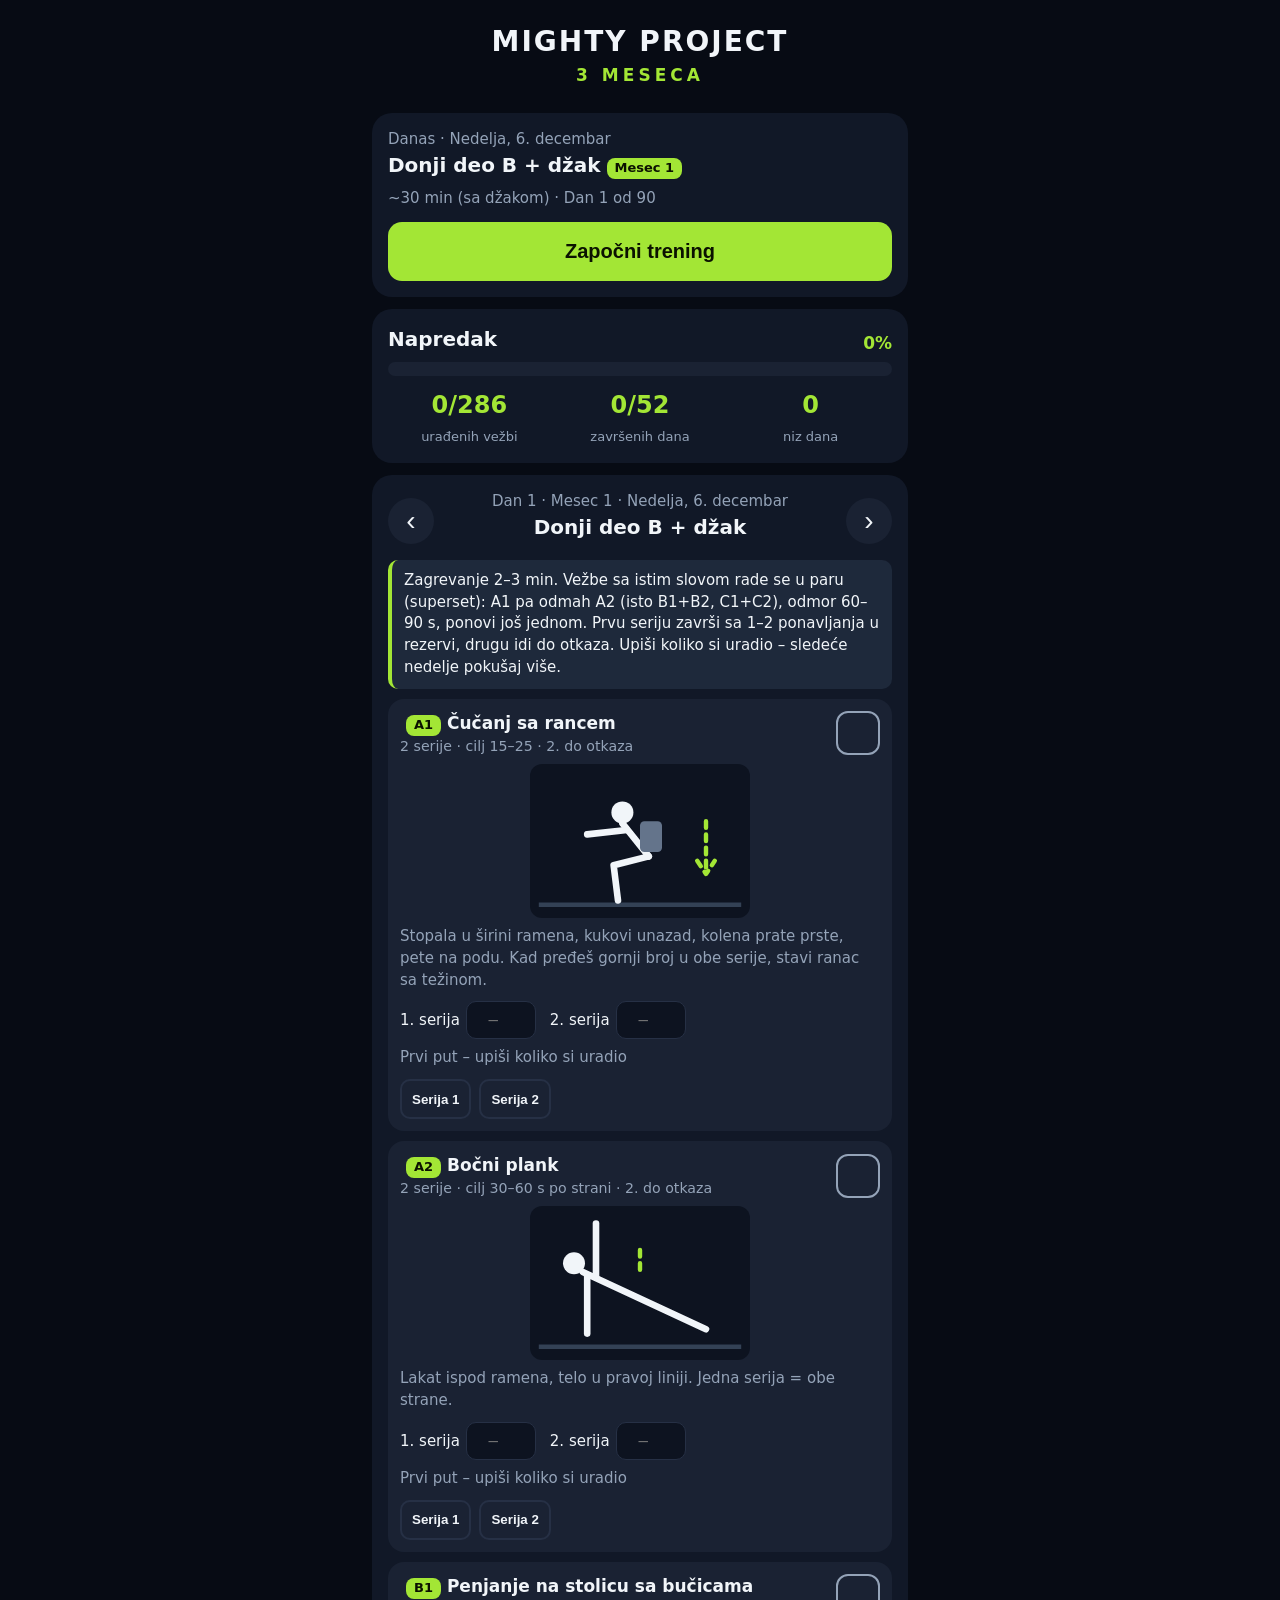
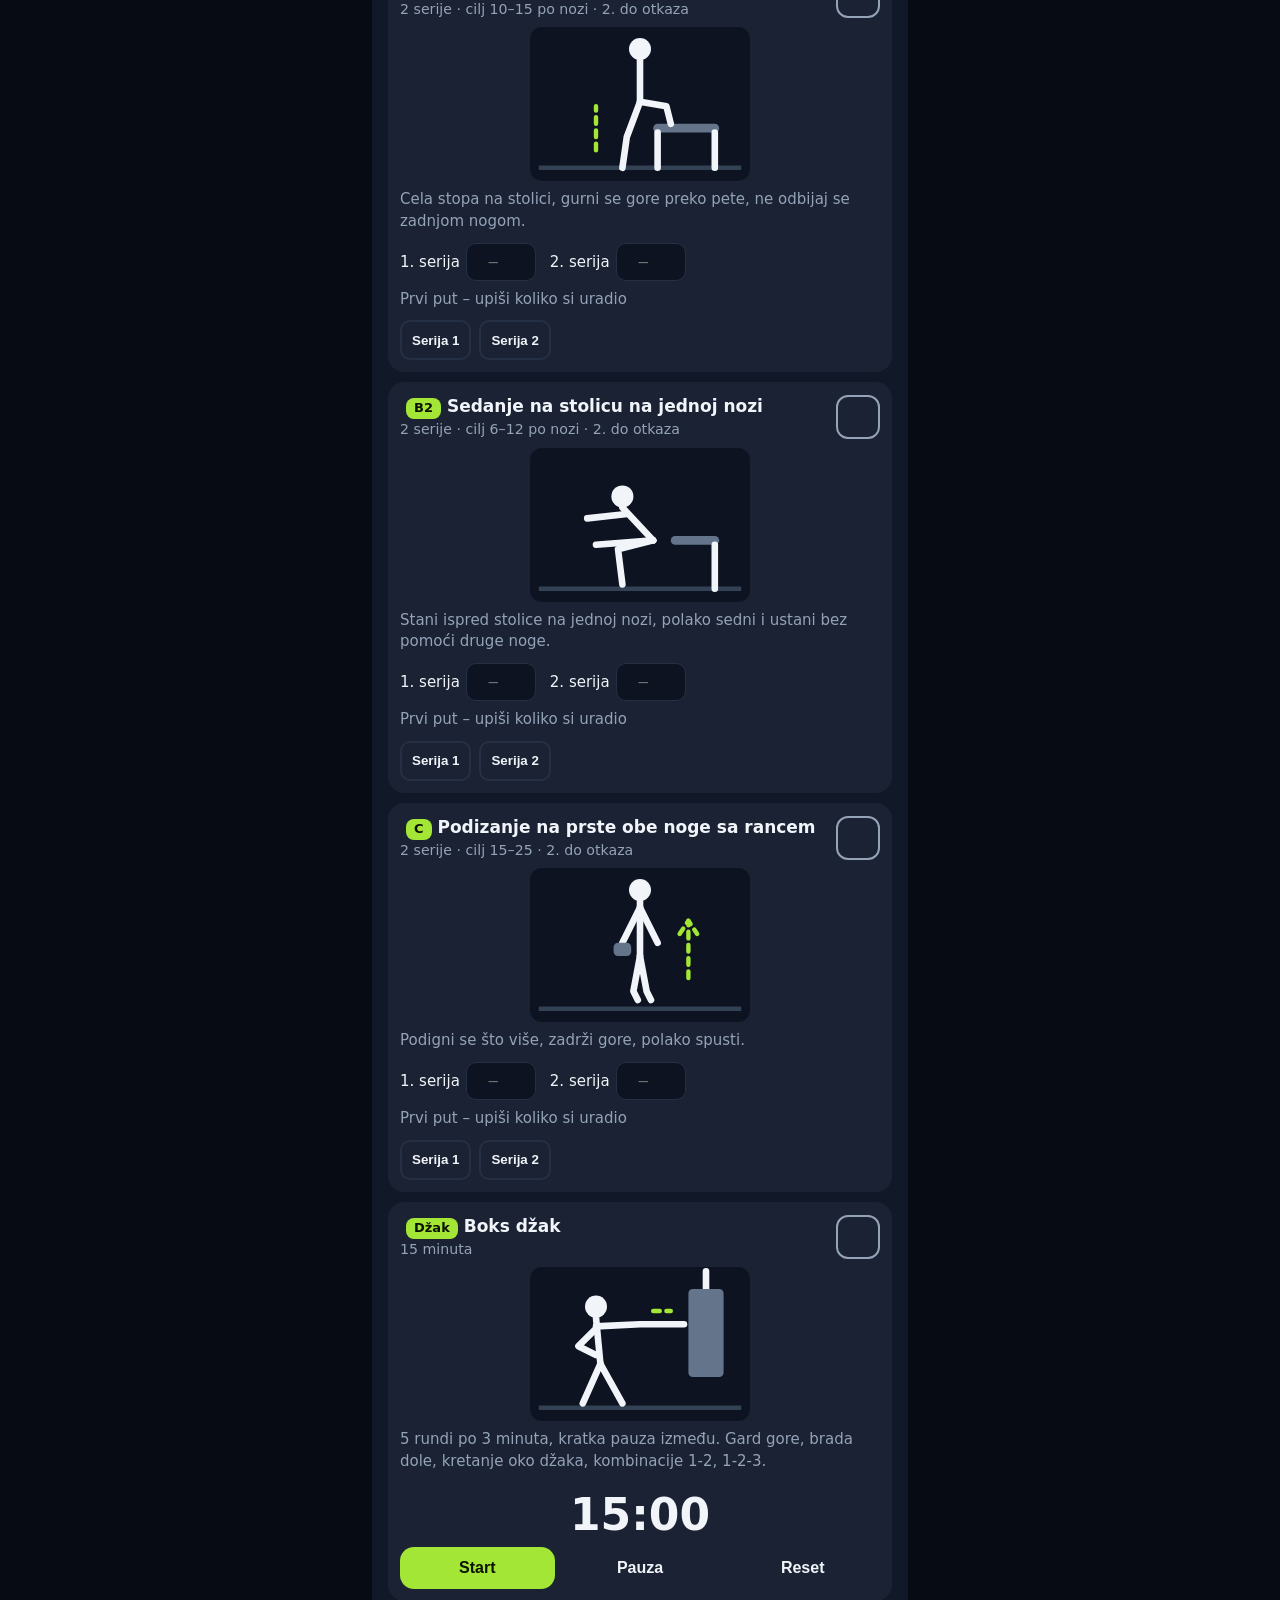
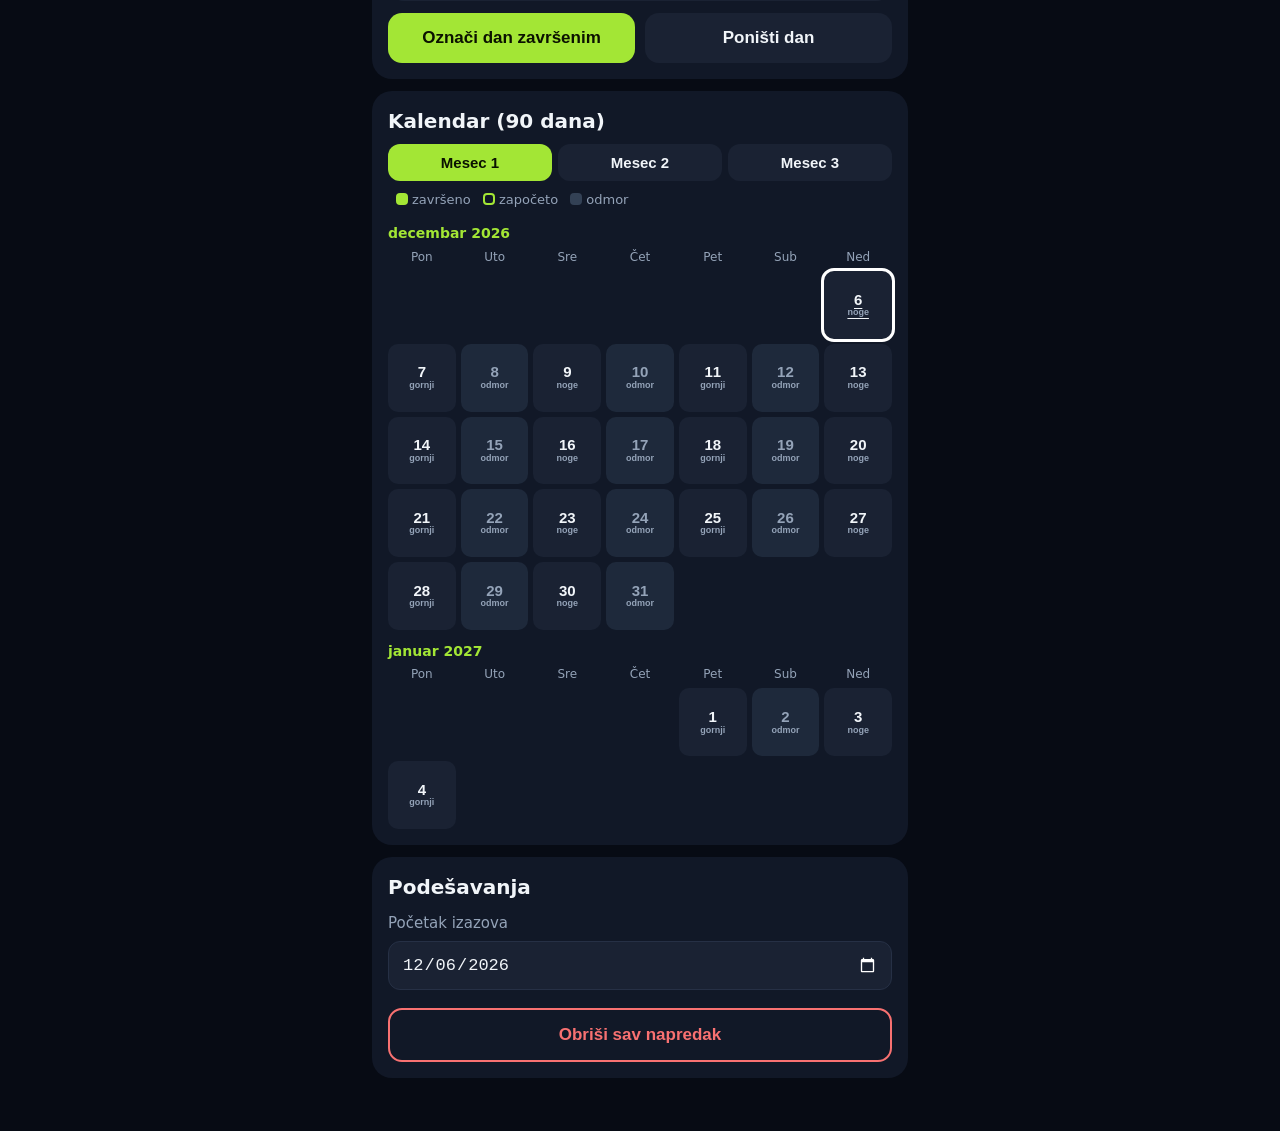
==== commit a138c7a3: "Mighty 3: uklonjen pregib nogu sa peškirom Co-Authored-By: Claude Opus 5.5 <noreply@anthropic.com> C" ====
--- a/mighty-3-meseca.html
+++ b/mighty-3-meseca.html
@@ -201,8 +201,7 @@
   3: { title: 'Donji deo A + džak', ex: [
     ex('A1', ['Bugarski čučanj sa bučicama', 'Bugarski čučanj sa bučicama' + SP, 'Bugarski čučanj sa bučicama i rancem'], 'bugarski', '8–15 po nozi', 'Zadnja noga na stolici. Spuštaj se pravo dole dok prednja butina ne bude paralelna sa podom. Jedna serija = obe noge.'),
     ex('A2', ['Podizanje kolena u visu', 'Podizanje ispruženih nogu u visu', 'Podizanje ispruženih nogu do šipke'], 'visenje', '8–15', 'Vis na šipci, bez ljuljanja. Podigni noge polako i polako ih spusti.'),
-    ex('B1', ['Pregib nogu sa peškirom', 'Pregib nogu sa peškirom, polako nazad (3 s)', 'Pregib nogu sa peškirom na jednoj nozi'], 'peskir', '8–15', 'Lezi na leđa na glatkom podu (pločice, laminat), pete na peškiru. Podigni kukove, privuci pete ka zadnjici pa ih polako ispruži – kukovi sve vreme gore. Radi zadnju ložu.'),
-    ex('B2', ['Podizanje na prste jedne noge', 'Podizanje na prste jedne noge sa bučicom', 'Podizanje na prste jedne noge sa bučicom, 2 s gore'], 'prsti', '15–20 po nozi', 'Podigni se što više, zadrži gore, polako spusti. Drži se za zid zbog ravnoteže.'),
+    ex('B', ['Podizanje na prste jedne noge', 'Podizanje na prste jedne noge sa bučicom', 'Podizanje na prste jedne noge sa bučicom, 2 s gore'], 'prsti', '15–20 po nozi', 'Podigni se što više, zadrži gore, polako spusti. Drži se za zid zbog ravnoteže.'),
     ex('C', ['Skokovi iz čučnja', 'Skokovi iz čučnja sa pauzom dole', 'Skokovi iz dubokog čučnja'], 'skok', '6', 'Eksplozivno gore, meko doskoči sa savijenim kolenima. NE DO OTKAZA – svaki skok maksimalno brz.', 1),
     DZAK
   ] },
